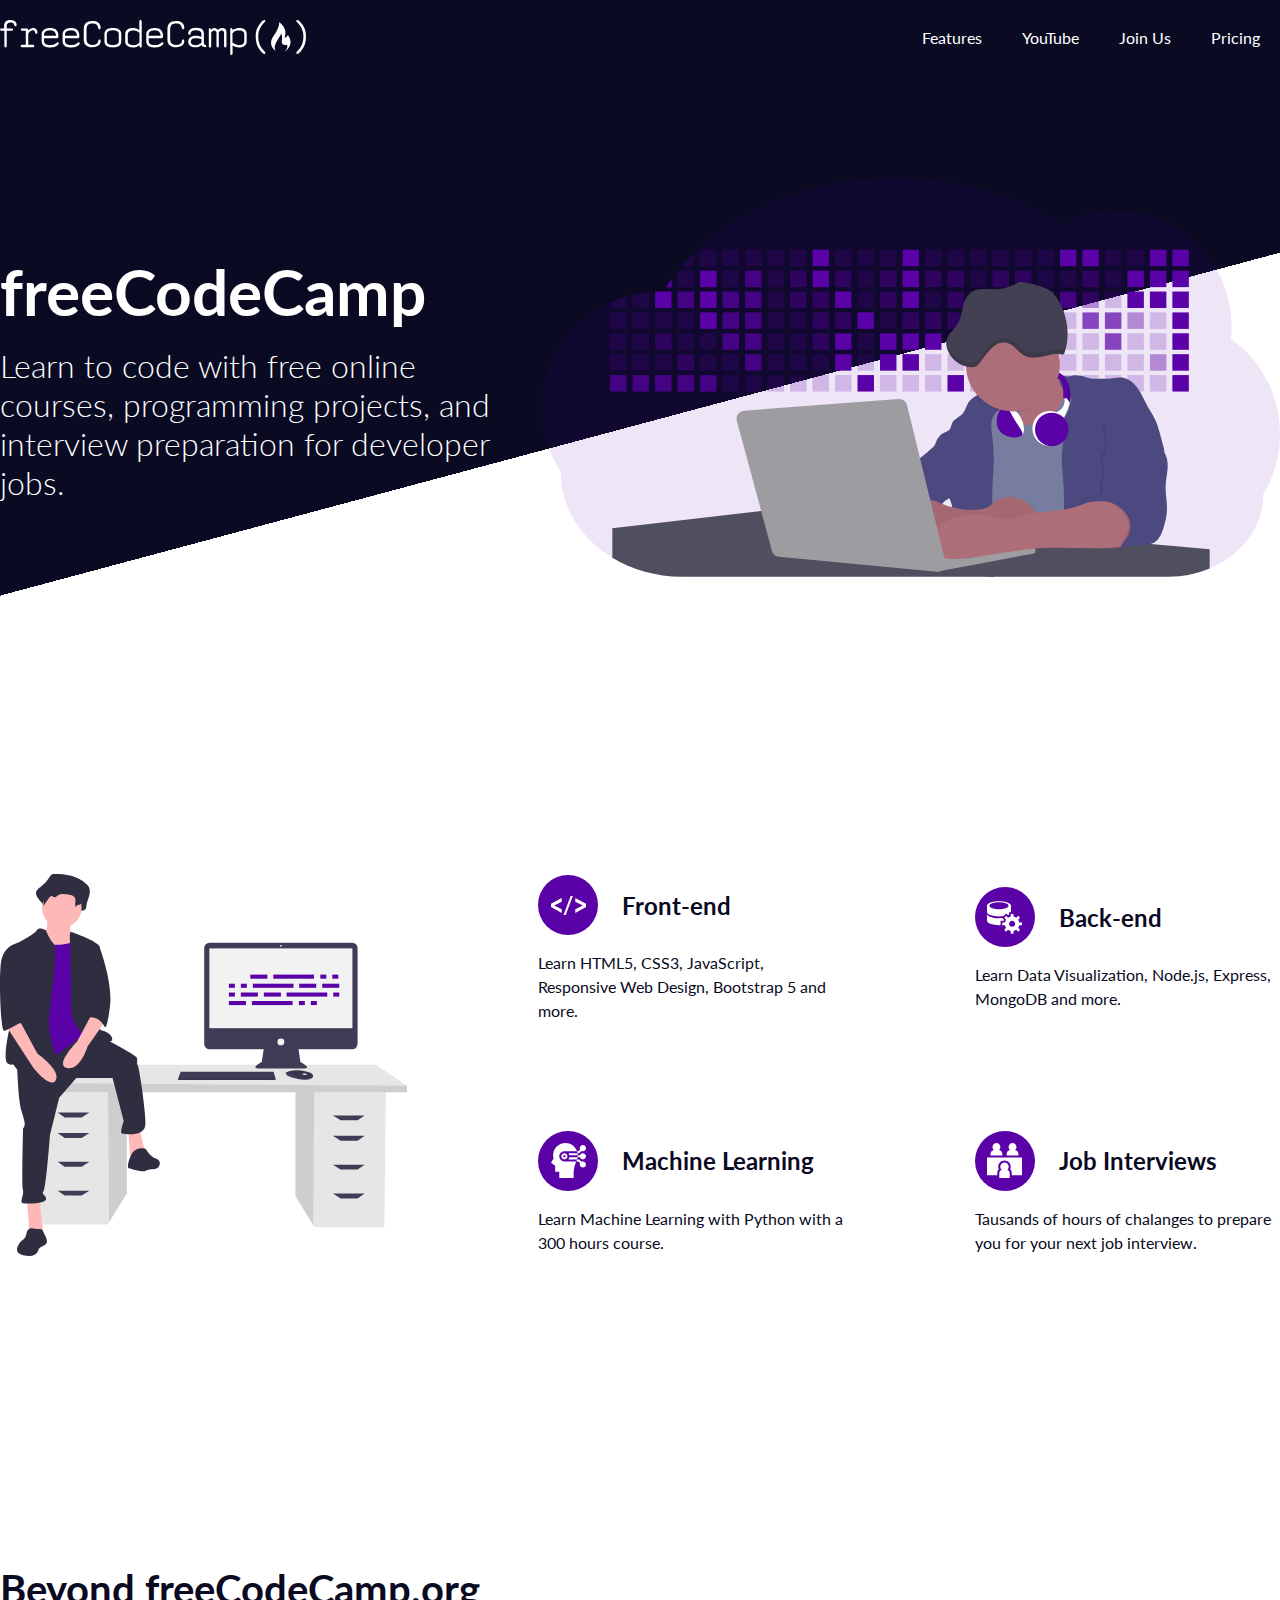
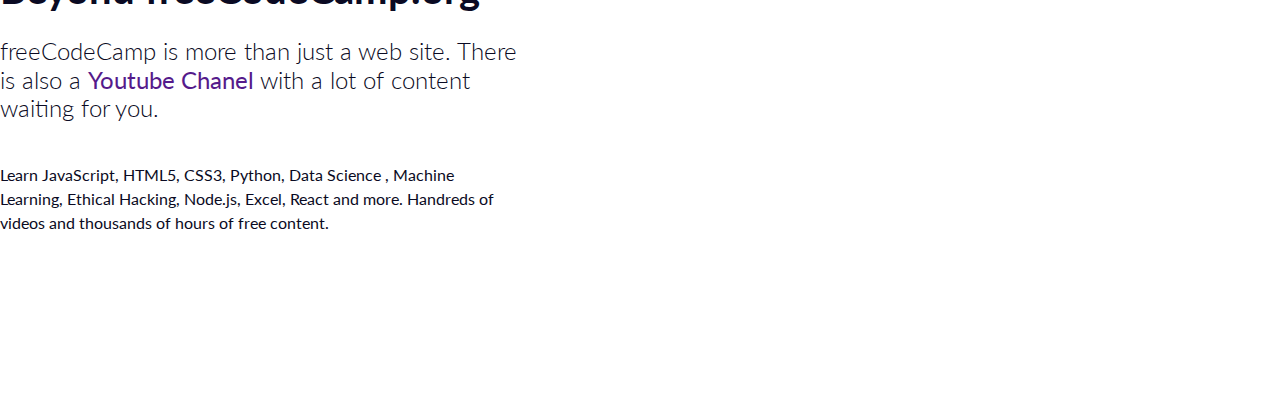
==== Responsive Web Design/Product Landing Page/index.html @ 990c4b3a "Atualizando youtube section" ====
<!DOCTYPE html>
<html lang="en">
<head>
    <meta charset="UTF-8">
    <meta name="viewport" content="width=device-width, initial-scale=1.0">

    <title>Document</title>

    <link href="style.css" rel="stylesheet" >
    <link href="https://fonts.googleapis.com/css2?family=Lato:wght@300;400;700&display=swap" rel="stylesheet" >

</head>
<body>

<header id="header" >
    <div class="header_container" >
        <img id="header-img" src="images/logo.svg" alt="freeCodeCamp logo">

        <nav id="nav-bar">
            <ul>
                <li>
                    <a class="nav-link" href="#features" >Features</a>
                </li>
                <li>
                    <a class="nav-link" href="#youtube" >YouTube</a>
                </li>
                <li>
                    <a class="nav-link" href="#join_us" >Join Us</a>
                </li>
                <li>
                    <a class="nav-link" href="#pricing" >Pricing</a>
                </li>
            </ul>
        </nav>
    </div>
</header>

<section id="banner" >
    <div class="container banner_container" >
        <div class="banner_text" >
            <h1 class="banner_title" >freeCodeCamp</h1>
            <h3 class="banner_description" >
                Learn to code with free online courses, programming projects, 
                and interview preparation for developer jobs.
            </h3>
        </div>
        <img id="banner_img" src="images/banner_img.svg" alt="" >
    </div>
</section>

<section id="features" >
    <div class="container features_container" >
        <img id="features_img" src="images/features_img.svg" alt="" >

        <div id="feature1" class="feature_widget" >
            <div class="feature_widget_title" >
                <div class="feature_icon" >
                    <img src="images/feature_front-end.svg" alt="" >
                </div>
                <h2 class="feature_title" >Front-end</h2>
            </div>
            <p class="feature_description" >
                Learn HTML5, CSS3, JavaScript, Responsive Web Design, 
                Bootstrap 5 and more. 
            </p>
        </div>
        
        <div id="feature2" class="feature_widget" >
            <div class="feature_widget_title" >
                <div class="feature_icon" >
                    <img src="images/feature_back-end.svg" alt="" >
                </div>
                <h2 class="feature_title" >Back-end</h2>
            </div>
            <p class="feature_description" >
                Learn Data Visualization, Node.js, Express, MongoDB and more. 
            </p>
        </div>
        
        <div id="feature3" class="feature_widget" >
            <div class="feature_widget_title" >
                <div class="feature_icon" >
                    <img src="images/feature_machine-learning.svg" alt="" >
                </div>
                <h2 class="feature_title" >Machine Learning</h2>
            </div>
            <p class="feature_description" >
                Learn Machine Learning with Python with a 300 hours course.
            </p>
        </div>
        
        <div id="feature4" class="feature_widget" >
            <div class="feature_widget_title" >
                <div class="feature_icon" >
                    <img src="images/feature_job-interview.svg" alt="" >
                </div>
                <h2 class="feature_title" >Job Interviews</h2>
            </div>
            <p class="feature_description" >
                Tausands of hours of chalanges to prepare you for your next job interview.
            </p>
        </div>
        
    </div>
</section>

<section id="youtube" >
    <div class="container youtube_container" >
        <div class="youtube_text" >
            <h2>Beyond freeCodeCamp.org</h2>
            <h3>
                freeCodeCamp is more than just a web site. There is also a <strong><a href="" >Youtube Chanel</a></strong> with a lot 
                of content waiting for you.
            </h3>
            <p>
                Learn JavaScript, HTML5, CSS3, Python, Data Science , Machine Learning, Ethical Hacking, 
                Node.js, Excel, React and more. Handreds of videos and thousands of hours of free content.
            </p>
        </div>

        <iframe id="video" src="https://www.youtube-nocookie.com/embed/UTQp6mvhb0Y" frameborder="0" allowfullscreen ></iframe>
    </div>
</section>

<section id="join_us" >

</section>

<section id="pricing" >

</section>

<script src="https://cdn.freecodecamp.org/testable-projects-fcc/v1/bundle.js" ></script>
</body>
</html>
---- Responsive Web Design/Product Landing Page/style.css ----
body {
    display: flex;
    flex-direction: column;
    justify-content: center;
    align-items: center;

    margin: 0;
    padding: 0;
    font-family: 'Lato', sans-serif;
}
.container{
    display: grid;
    grid-template-columns: repeat(12, 1fr);
    grid-gap: 15px;

    width: 1300px;
}

#header {
    position: fixed;
    top: 0;
    right: 0;

    display: flex;
    justify-content: center;
    align-items: center;

    width: 100%;
    height: 75px;
    background-color: #0A0A23;
}
.header_container {
    display: flex;
    justify-content: space-between;
    align-items: center;

    width: 1300px;
    height: 100%;
}
#header-img {
    height: 35px;
}
#nav-bar ul {
    display: flex;
    color: #FFFFFF;
    text-decoration: none;
    list-style: none;
}
#nav-bar li {
    margin: 0 20px;
    font-size: 16px;
}
#nav-bar li:hover {
    animation-name: nav-hover;
    animation-duration: 500ms;
    animation-fill-mode: forwards;
}
@keyframes nav-hover {
    100% {
        transform: scale(1.1);
    }
}
.nav-link {
    text-decoration: none;
    color: #FFFFFF;
}

#banner {
    display: flex;
    justify-content: center;
    align-items: flex-end;

    width: 100%;
    height: 680px;
    padding: 0 0 60px;

    background-image: repeating-linear-gradient(
        -15deg,
        #FFFFFF 0%,
        #FFFFFF 45%,
        #0A0A23 45%,
        #0A0A23 100%);
}
.banner_container {
    grid-template-columns: 5fr 7fr;

    height: 605px;
    align-items: center;
    color: #FFFFFF;
}
.banner_title {
    margin: 0 0 16px;
    font-size: 64px;
    font-weight: 700px;
}
.banner_description {
    margin: 0;
    font-size: 32px;
    font-weight: 300;
}
#banner_img {
    width: 100%;
}

#features {
    display: flex;
    justify-content: center;
    align-items: center;

    width: 100%;
    height: 530px;
    padding: 60px 0;

    color: #0A0A23;
}
.features_container {
    grid-template-columns: 4fr repeat(2, 1fr 3fr);
    grid-template-rows: auto;
    grid-template-areas: 
        'img . ftr1 . ftr2'
        'img . ftr3 . ftr4';
    grid-row-gap: 105px;
    align-items: center;
}
#features_img {
    grid-area: img;
    width: 100%;
}
#feature1 {
    grid-area: ftr1;
}
#feature2 {
    grid-area: ftr2;
}
#feature3 {
    grid-area: ftr3;
}
#feature4 {
    grid-area: ftr4;
}
.feature_widget {
    display: flex;
    flex-direction: column;
    justify-content: center;

    width: 100%;
}
.feature_widget_title {
    display: flex;
    align-items: center;
}
.feature_icon {
    display: flex;
    justify-content: center;
    align-items: center;

    width: 60px;
    height: 60px;
    padding: 0;
    margin: 0 24px 0 0;
    border-radius: 50%;

    background-color: #5A01A7;
}
.feature_icon img {
    width: 35px;
    filter: invert(1);
}
.feature_title {
    font-size: 24px;
    font-weight: 700;
    margin: 0;
}
.feature_description {
    font-size: 16px;
    font-weight: 400;
    line-height: 1.5;
    margin: 16px 0 0;
}

#youtube {
    display: flex;
    justify-content: center;
    align-items: center;

    width: 100%;
    height: 500px;
    padding: 60px 0;

    color: #0A0A23;
}
.youtube_container {
    grid-template-columns: 5fr 1fr 6fr;
    grid-template-areas: 'text . video';
    align-items: center;
}
.youtube_text {
    grid-area: text;
    
    display: flex;
    flex-direction: column;
    justify-content: center;
}
.youtube_text h2 {
    font-size: 40px;
    font-weight: 700;
    margin: 0 0 24px;
}
.youtube_text h3 {
    font-size: 24px;
    font-weight: 300;
    line-height: 1.2;
    margin: 0 0 40px;
}
.youtube_text p {
    font-size: 16px;
    font-weight: 400;
    line-height: 1.5;
    margin: 0;
}
.youtube_text h3 strong {
    font-weight: 400;
    color: #5A01A7;
}
.youtube_text h3 a {
    text-decoration: none;
}
#video {
    grid-area: video;
    width: 100%;
    height: 350px;
}
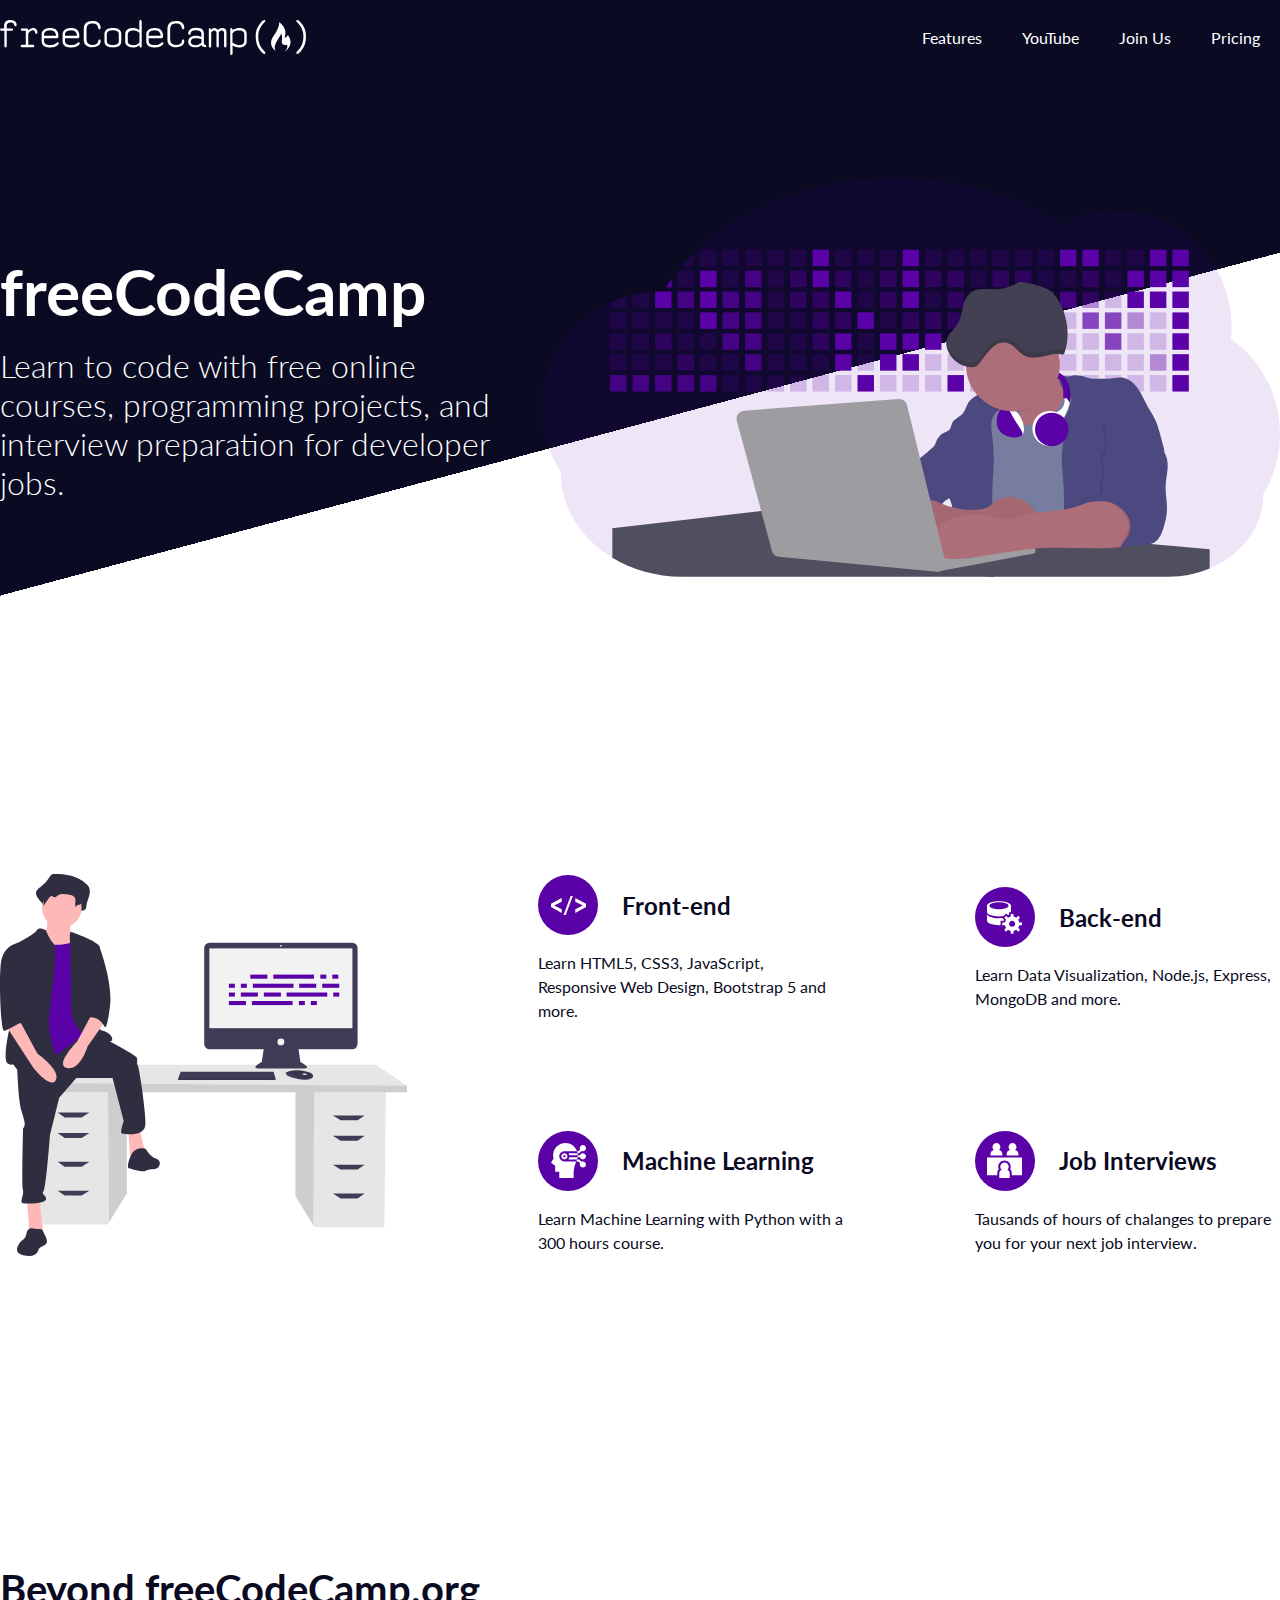
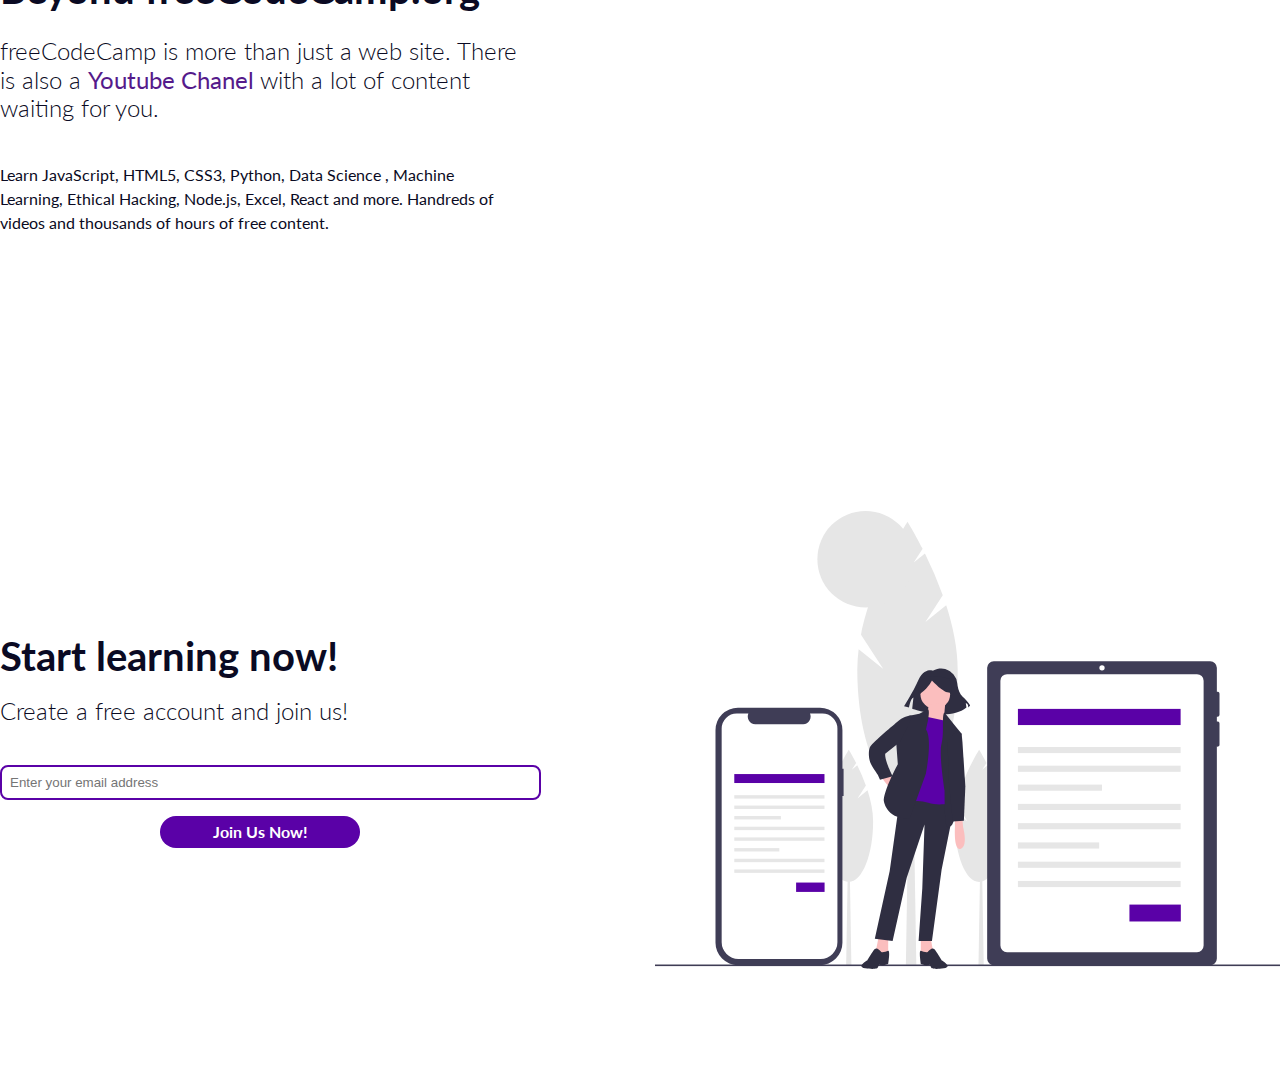
==== commit ceff4153: "Adicionando Join Us Section ao Product Landing Page" ====
--- a/Responsive Web Design/Product Landing Page/index.html
+++ b/Responsive Web Design/Product Landing Page/index.html
@@ -123,7 +123,18 @@
 </section>
 
 <section id="join_us" >
+    <div class="container join_us_container" >
+        <form id="form" action="https://www.freecodecamp.com/email-submit" >
+            <label for="email" >
+                <h2>Start learning now! </h2>
+                <h3>Create a free account and join us!</h3>
+            </label>
+            <input type="email" name="email" id="email" placeholder="Enter your email address" >
+            <input type="submit" id="submit" value="Join Us Now!" >
+        </form>
 
+        <img id="join_us_img" src="images/join_us_img.svg" alt="" >
+    </div>
 </section>
 
 <section id="pricing" >
--- a/Responsive Web Design/Product Landing Page/style.css
+++ b/Responsive Web Design/Product Landing Page/style.css
@@ -229,4 +229,75 @@
     grid-area: video;
     width: 100%;
     height: 350px;
+}
+
+#join_us {
+    display: flex;
+    justify-content: center;
+    align-items: center;
+
+    width: 100%;
+    height: 540px;
+    padding: 60px 0;
+
+    color: #0A0A23;
+}
+.join_us_container {
+    grid-template-columns: 5fr 1fr 6fr;
+    grid-template-areas: 'form . img';
+    align-items: center;
+}
+#form {
+    grid-area: form;
+
+    display: flex;
+    flex-direction: column;
+    justify-content: flex-start;
+}
+#form h2 {
+    font-size: 40px;
+    font-weight: 700;
+    margin: 0 0 16px;
+}
+#form h3 {
+    font-size: 24px;
+    font-weight: 300;
+    margin: 0 0 40px;
+}
+#email {
+    width: 100%;
+    padding: 8px;
+    border: 2px solid #5A01A7;
+    border-radius: 8px;
+    margin: 0 0 16px;
+}
+#email:focus {
+    outline: none;
+}
+#submit {
+    width: 200px;
+    height: 32px;
+    background-color: #5A01A7;
+    font-size: 16px;
+    font-family: inherit;
+    font-weight: 700;
+    color: #FFFFFF;
+    border: none;
+    border-radius: 16px;
+    align-self: center;
+    cursor: pointer;
+}
+#submit:hover {
+    animation-name: submit_hover;
+    animation-duration: 500ms;
+    animation-fill-mode: forwards;
+}
+@keyframes submit_hover {
+    100% {
+        transform: scale(1.1);
+    }
+}
+#join_us_img {
+    grid-area: img;
+    width: 100%;
 }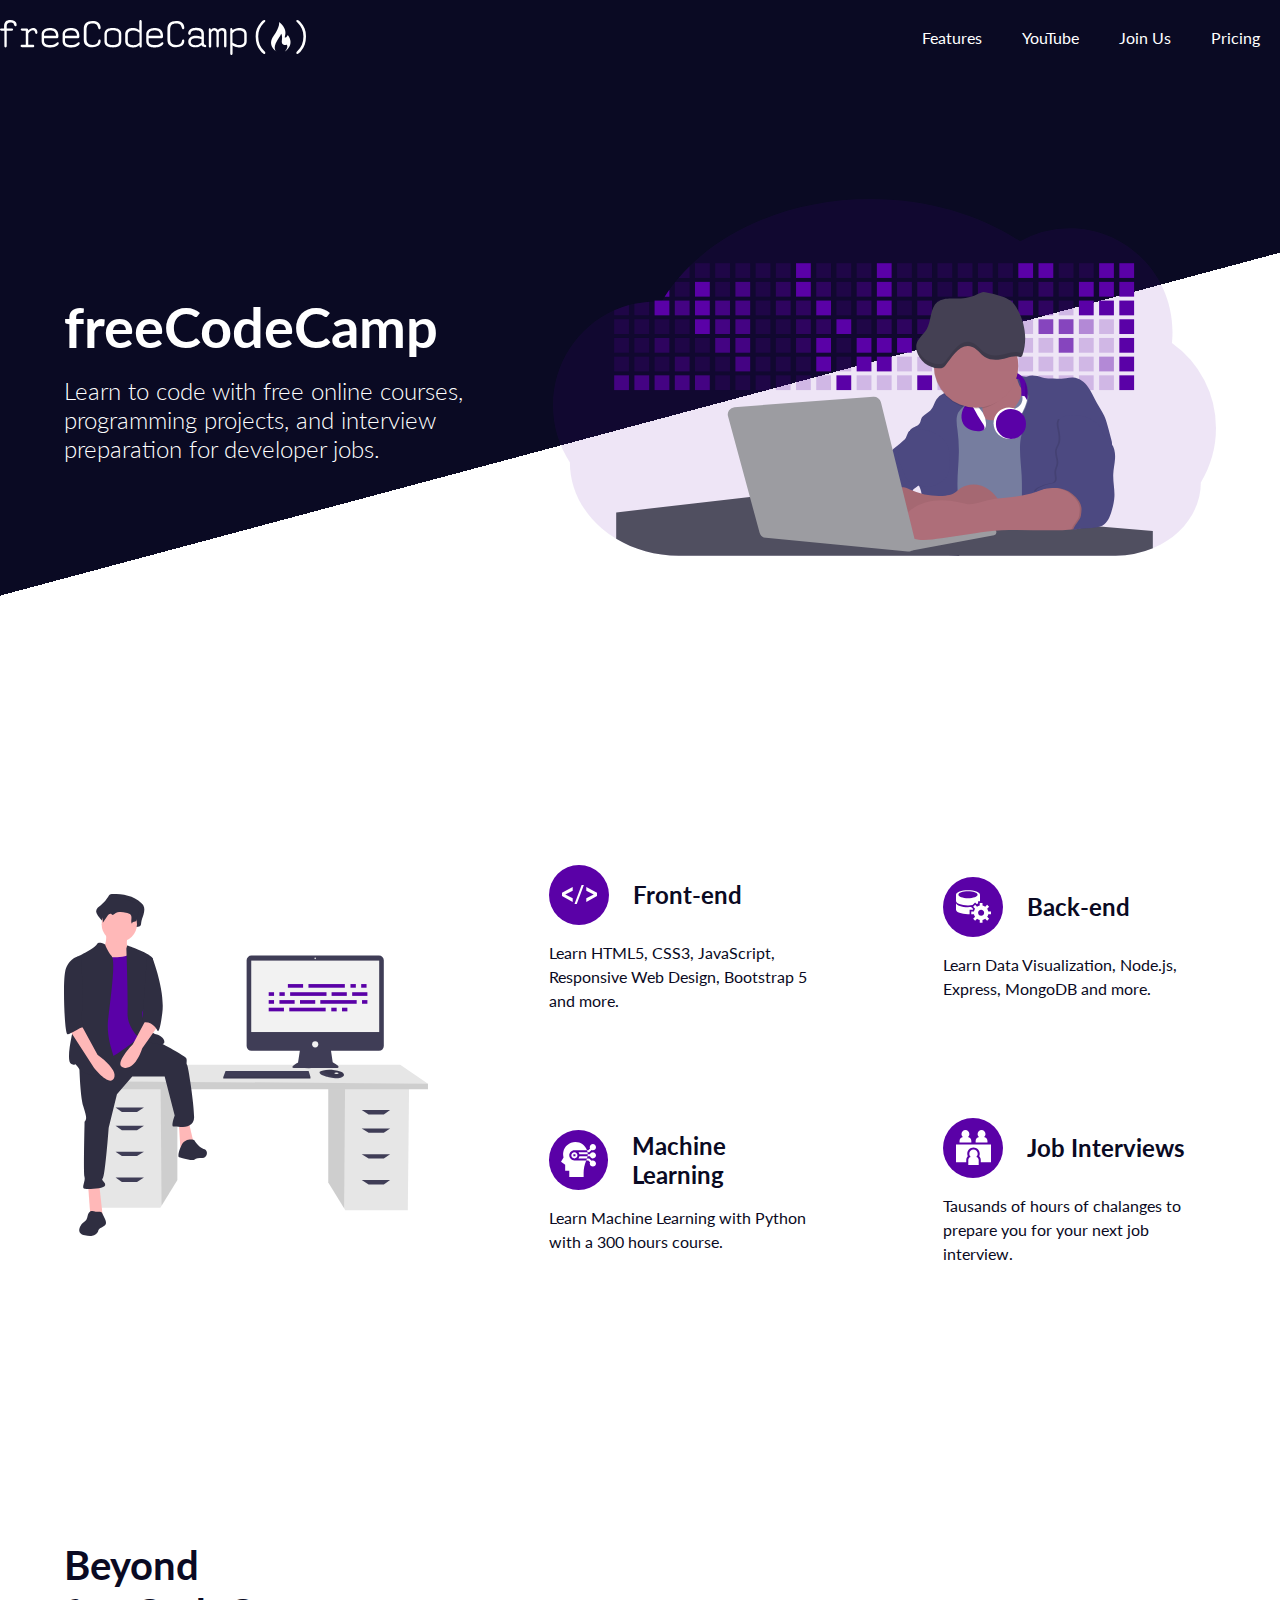
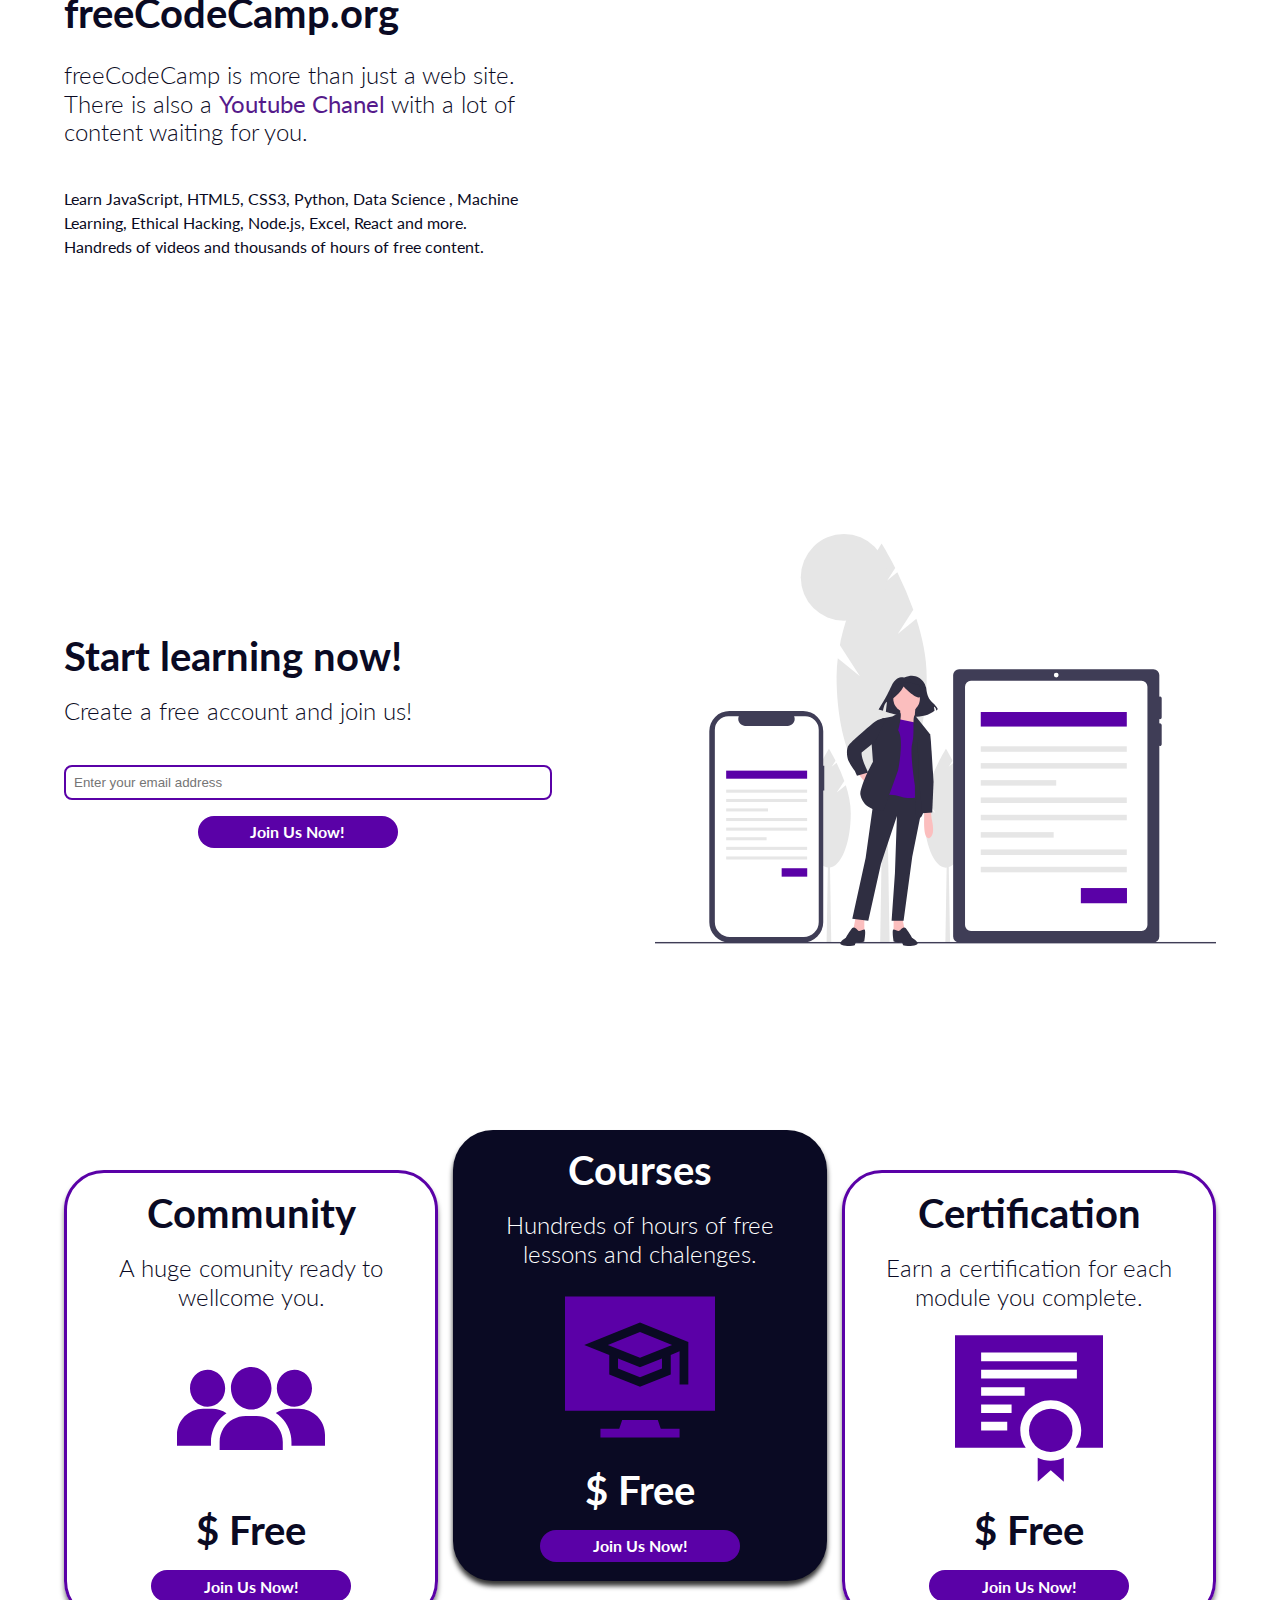
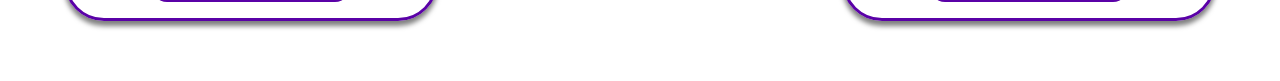
==== commit 9a60e97a: "Adicionando a section Pricing ao Product Landing Page" ====
--- a/Responsive Web Design/Product Landing Page/index.html
+++ b/Responsive Web Design/Product Landing Page/index.html
@@ -130,7 +130,7 @@
                 <h3>Create a free account and join us!</h3>
             </label>
             <input type="email" name="email" id="email" placeholder="Enter your email address" >
-            <input type="submit" id="submit" value="Join Us Now!" >
+            <input class="button" type="submit" id="submit" value="Join Us Now!" >
         </form>
 
         <img id="join_us_img" src="images/join_us_img.svg" alt="" >
@@ -138,7 +138,31 @@
 </section>
 
 <section id="pricing" >
+    <div class="container pricing_container" >
+        <div class="price_widget" >
+            <h2 class="price_title" >Community</h2>
+            <h3 class="price_description" >A huge comunity ready to wellcome you.</h3>
+            <img class="price_img" src="images/audience.svg" alt="" >
+            <p class="price" >$ Free</p>
+            <div class="button" >Join Us Now!</div>
+        </div>
 
+        <div class="price_widget central_price_widget" >
+            <h2 class="price_title" >Courses</h2>
+            <h3 class="price_description" >Hundreds of hours of free lessons and chalenges.</h3>
+            <img class="price_img" src="images/online-education.svg" alt="" >
+            <p class="price" >$ Free</p>
+            <div class="button" >Join Us Now!</div>
+        </div>
+
+        <div class="price_widget" >
+            <h2 class="price_title" >Certification</h2>
+            <h3 class="price_description" >Earn a certification for each module you complete.</h3>
+            <img class="price_img" src="images/certificate.svg" alt="" >
+            <p class="price" >$ Free</p>
+            <div class="button" >Join Us Now!</div>
+        </div>
+    </div>
 </section>
 
 <script src="https://cdn.freecodecamp.org/testable-projects-fcc/v1/bundle.js" ></script>
--- a/Responsive Web Design/Product Landing Page/style.css
+++ b/Responsive Web Design/Product Landing Page/style.css
@@ -7,13 +7,15 @@
     margin: 0;
     padding: 0;
     font-family: 'Lato', sans-serif;
+    color: #0A0A23;
 }
 .container{
     display: grid;
     grid-template-columns: repeat(12, 1fr);
     grid-gap: 15px;
 
-    width: 1300px;
+    width: 90%;
+    max-width: 1300px;
 }
 
 #header {
@@ -28,6 +30,8 @@
     width: 100%;
     height: 75px;
     background-color: #0A0A23;
+
+    z-index: 2;
 }
 .header_container {
     display: flex;
@@ -90,12 +94,12 @@
 }
 .banner_title {
     margin: 0 0 16px;
-    font-size: 64px;
+    font-size: 56px;
     font-weight: 700px;
 }
 .banner_description {
     margin: 0;
-    font-size: 32px;
+    font-size: 24px;
     font-weight: 300;
 }
 #banner_img {
@@ -110,8 +114,6 @@
     width: 100%;
     height: 530px;
     padding: 60px 0;
-
-    color: #0A0A23;
 }
 .features_container {
     grid-template-columns: 4fr repeat(2, 1fr 3fr);
@@ -186,8 +188,6 @@
     width: 100%;
     height: 500px;
     padding: 60px 0;
-
-    color: #0A0A23;
 }
 .youtube_container {
     grid-template-columns: 5fr 1fr 6fr;
@@ -239,8 +239,6 @@
     width: 100%;
     height: 540px;
     padding: 60px 0;
-
-    color: #0A0A23;
 }
 .join_us_container {
     grid-template-columns: 5fr 1fr 6fr;
@@ -274,7 +272,11 @@
 #email:focus {
     outline: none;
 }
-#submit {
+.button {
+    display: flex;
+    justify-content: center;
+    align-items: center;
+    
     width: 200px;
     height: 32px;
     background-color: #5A01A7;
@@ -287,7 +289,7 @@
     align-self: center;
     cursor: pointer;
 }
-#submit:hover {
+.button:hover {
     animation-name: submit_hover;
     animation-duration: 500ms;
     animation-fill-mode: forwards;
@@ -300,4 +302,57 @@
 #join_us_img {
     grid-area: img;
     width: 100%;
+}
+
+#pricing {
+    display: flex;
+    justify-content: center;
+    align-items: center;
+
+    width: 100%;
+    height: 650;
+    padding: 60px 0;
+}
+.pricing_container {
+    grid-template-columns: 1fr 1fr 1fr;
+}
+.price_widget {
+    display: flex;
+    flex-direction: column;
+    align-items: center;
+    margin: 40px 0 0;
+
+    border: 3px solid #5A01A7;
+    border-radius: 40px;
+    box-shadow: 0 5px 5px 0 rgba(0, 0, 0, 0.5);
+}
+.price_title,
+.price {
+    font-size: 40px;
+    font-weight: 700;
+    margin: 16px 0;
+}
+.price_description {
+    font-size: 24px;
+    font-weight: 300;
+    margin: 0 16px 24px;
+    text-align: center;
+}
+.price_img {
+    width: 40%;
+    height: auto;
+    filter: invert(15%) sepia(66%) saturate(6575%) hue-rotate(273deg) brightness(64%) contrast(118%);
+}
+.price {
+    margin: 24px 0 16px;
+}
+.price_widget .button {
+    margin: 0 0 16px;
+}
+.central_price_widget {
+    margin: 0 0 40px;
+    border: none;
+    background-color: #0A0A23;
+    color: #FFFFFF;
+    box-shadow: 0 5px 5px 0 rgba(0, 0, 0, 0.8);
 }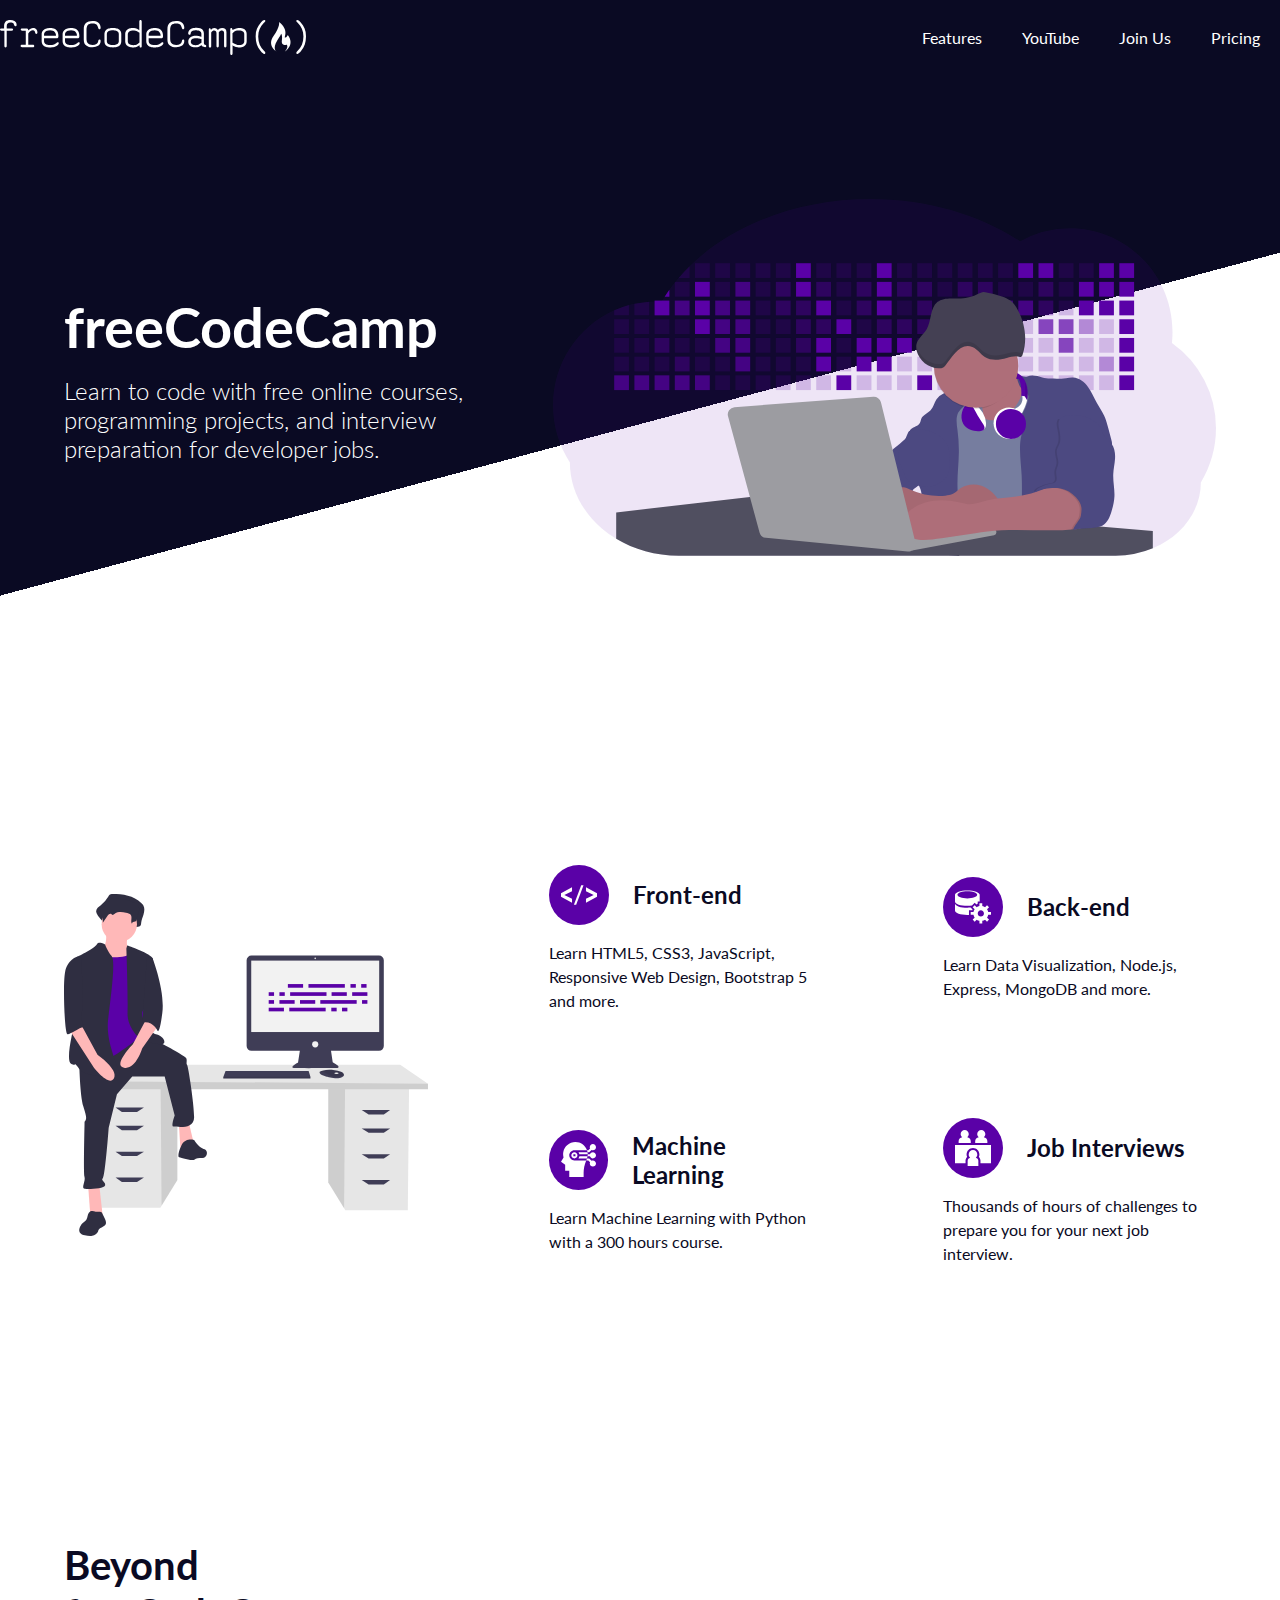
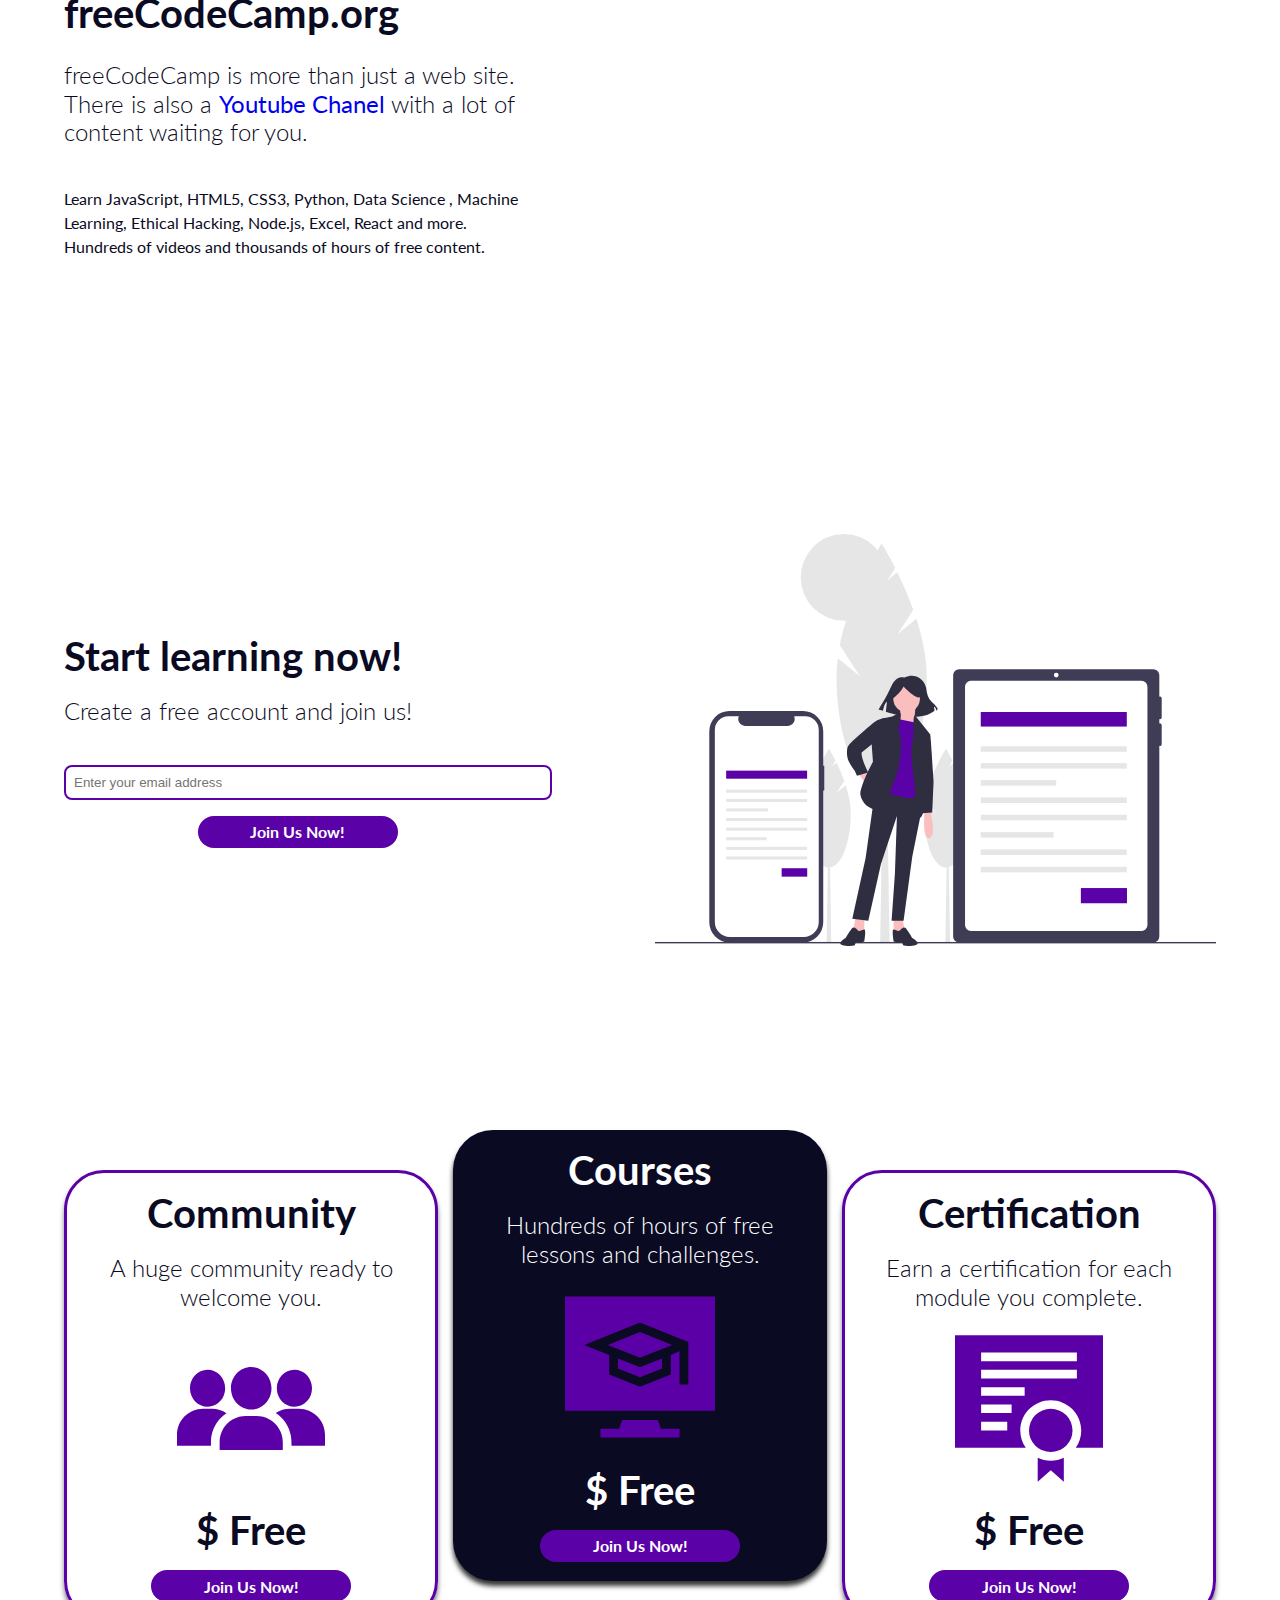
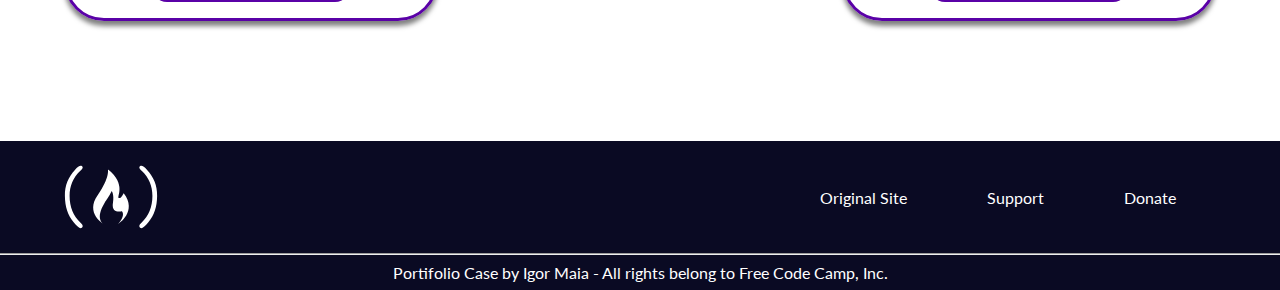
==== commit 375a797a: "Adicionando footer ao Product Landing Page" ====
--- a/Responsive Web Design/Product Landing Page/index.html
+++ b/Responsive Web Design/Product Landing Page/index.html
@@ -97,7 +97,7 @@
                 <h2 class="feature_title" >Job Interviews</h2>
             </div>
             <p class="feature_description" >
-                Tausands of hours of chalanges to prepare you for your next job interview.
+                Thousands of hours of challenges to prepare you for your next job interview.
             </p>
         </div>
         
@@ -109,12 +109,12 @@
         <div class="youtube_text" >
             <h2>Beyond freeCodeCamp.org</h2>
             <h3>
-                freeCodeCamp is more than just a web site. There is also a <strong><a href="" >Youtube Chanel</a></strong> with a lot 
+                freeCodeCamp is more than just a web site. There is also a <strong><a href="https://www.youtube.com/channel/UC8butISFwT-Wl7EV0hUK0BQ" target="_blank" >Youtube Chanel</a></strong> with a lot 
                 of content waiting for you.
             </h3>
             <p>
                 Learn JavaScript, HTML5, CSS3, Python, Data Science , Machine Learning, Ethical Hacking, 
-                Node.js, Excel, React and more. Handreds of videos and thousands of hours of free content.
+                Node.js, Excel, React and more. Hundreds of videos and thousands of hours of free content.
             </p>
         </div>
 
@@ -141,7 +141,7 @@
     <div class="container pricing_container" >
         <div class="price_widget" >
             <h2 class="price_title" >Community</h2>
-            <h3 class="price_description" >A huge comunity ready to wellcome you.</h3>
+            <h3 class="price_description" >A huge community ready to welcome you.</h3>
             <img class="price_img" src="images/audience.svg" alt="" >
             <p class="price" >$ Free</p>
             <div class="button" >Join Us Now!</div>
@@ -149,7 +149,7 @@
 
         <div class="price_widget central_price_widget" >
             <h2 class="price_title" >Courses</h2>
-            <h3 class="price_description" >Hundreds of hours of free lessons and chalenges.</h3>
+            <h3 class="price_description" >Hundreds of hours of free lessons and challenges.</h3>
             <img class="price_img" src="images/online-education.svg" alt="" >
             <p class="price" >$ Free</p>
             <div class="button" >Join Us Now!</div>
@@ -165,6 +165,30 @@
     </div>
 </section>
 
+<footer id="footer">
+    <div class="container footer_container" >
+        <img id="footer_logo" src="images/logo_small.svg" alt="Secondary logo" >
+
+        <ul>
+            <li>
+                <a href="freecodecamp.org" target="_blank" >Original Site</a>
+            </li>
+
+            <li>
+                <a href="https://www.freecodecamp.org/news/support/" target="_blank" >Support</a>
+            </li>
+
+            <li>
+                <a href="https://www.freecodecamp.org/donate" target="_blank" >Donate</a>
+            </li>
+        </ul>
+    </div>
+    <hr>
+    <div class="container dev_container" >
+        <p>Portifolio Case by Igor Maia -  All rights belong to Free Code Camp, Inc.</p>
+    </div>
+</footer>
+
 <script src="https://cdn.freecodecamp.org/testable-projects-fcc/v1/bundle.js" ></script>
 </body>
 </html>--- a/Responsive Web Design/Product Landing Page/style.css
+++ b/Responsive Web Design/Product Landing Page/style.css
@@ -165,7 +165,7 @@
     background-color: #5A01A7;
 }
 .feature_icon img {
-    width: 35px;
+    width: 60%;
     filter: invert(1);
 }
 .feature_title {
@@ -355,4 +355,56 @@
     background-color: #0A0A23;
     color: #FFFFFF;
     box-shadow: 0 5px 5px 0 rgba(0, 0, 0, 0.8);
+}
+
+#footer {
+    display: flex;
+    flex-direction: column;
+    justify-content: center;
+    align-items: center;
+
+    width: 100%;
+    margin: 60px 0 0;
+    background-color: #0A0A23;
+    color: #FFFFFF;
+}
+.footer_container {
+    display: flex;
+    justify-content: space-between;
+    align-items: center;
+    padding: 24px 0;
+}
+#footer_logo {
+    height: 64px;
+}
+#footer ul {
+    display: flex;
+    color: #FFFFFF;
+    text-decoration: none;
+    list-style: none;
+}
+#footer li {
+    margin: 0 40px;
+    font-size: 16px;
+}
+#footer li:hover {
+    animation-name: nav-hover;
+    animation-duration: 500ms;
+    animation-fill-mode: forwards;
+}
+#footer a {
+    text-decoration: none;
+    color: #FFFFFF;
+}
+#footer hr {
+    width: 100%;
+    margin: 0px;
+}
+.dev_container {
+    display: flex;
+    justify-content: center;
+    align-items: center;
+}
+.dev_container p {
+    margin: 8px 0;
 }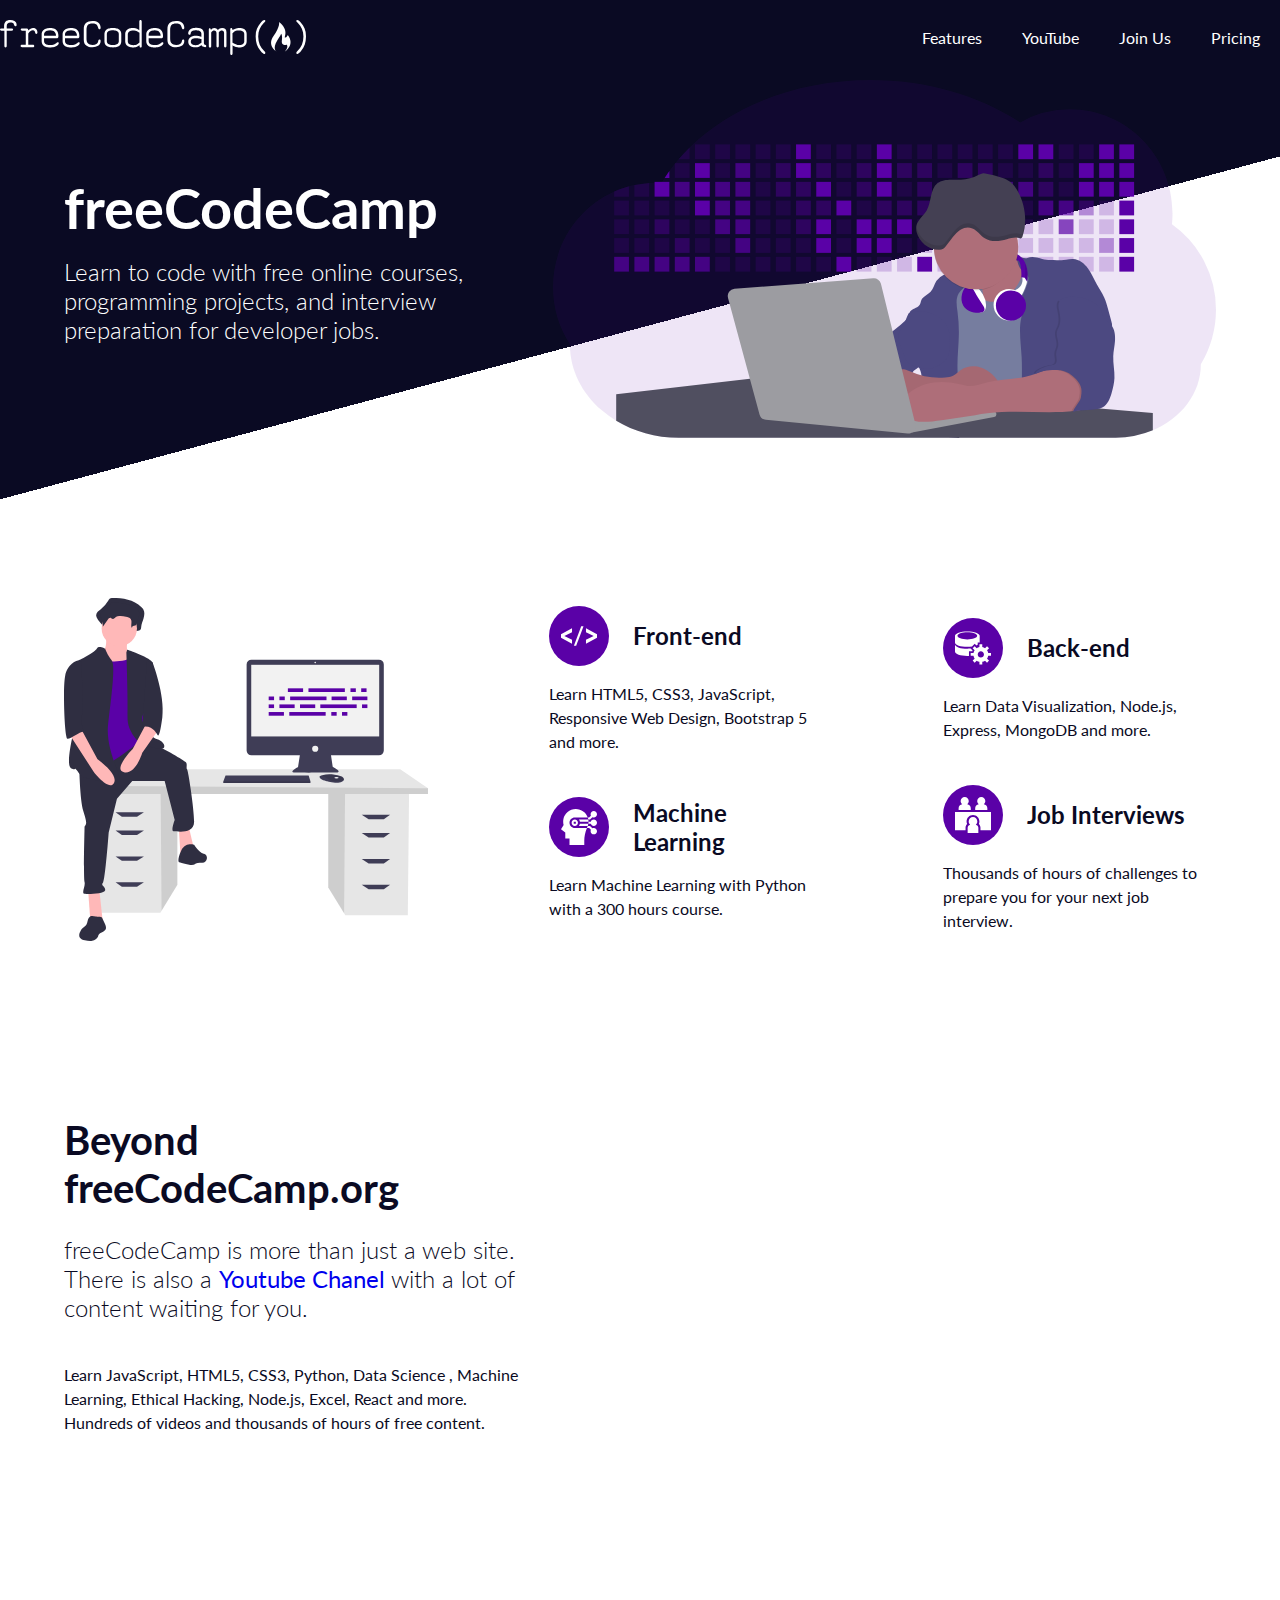
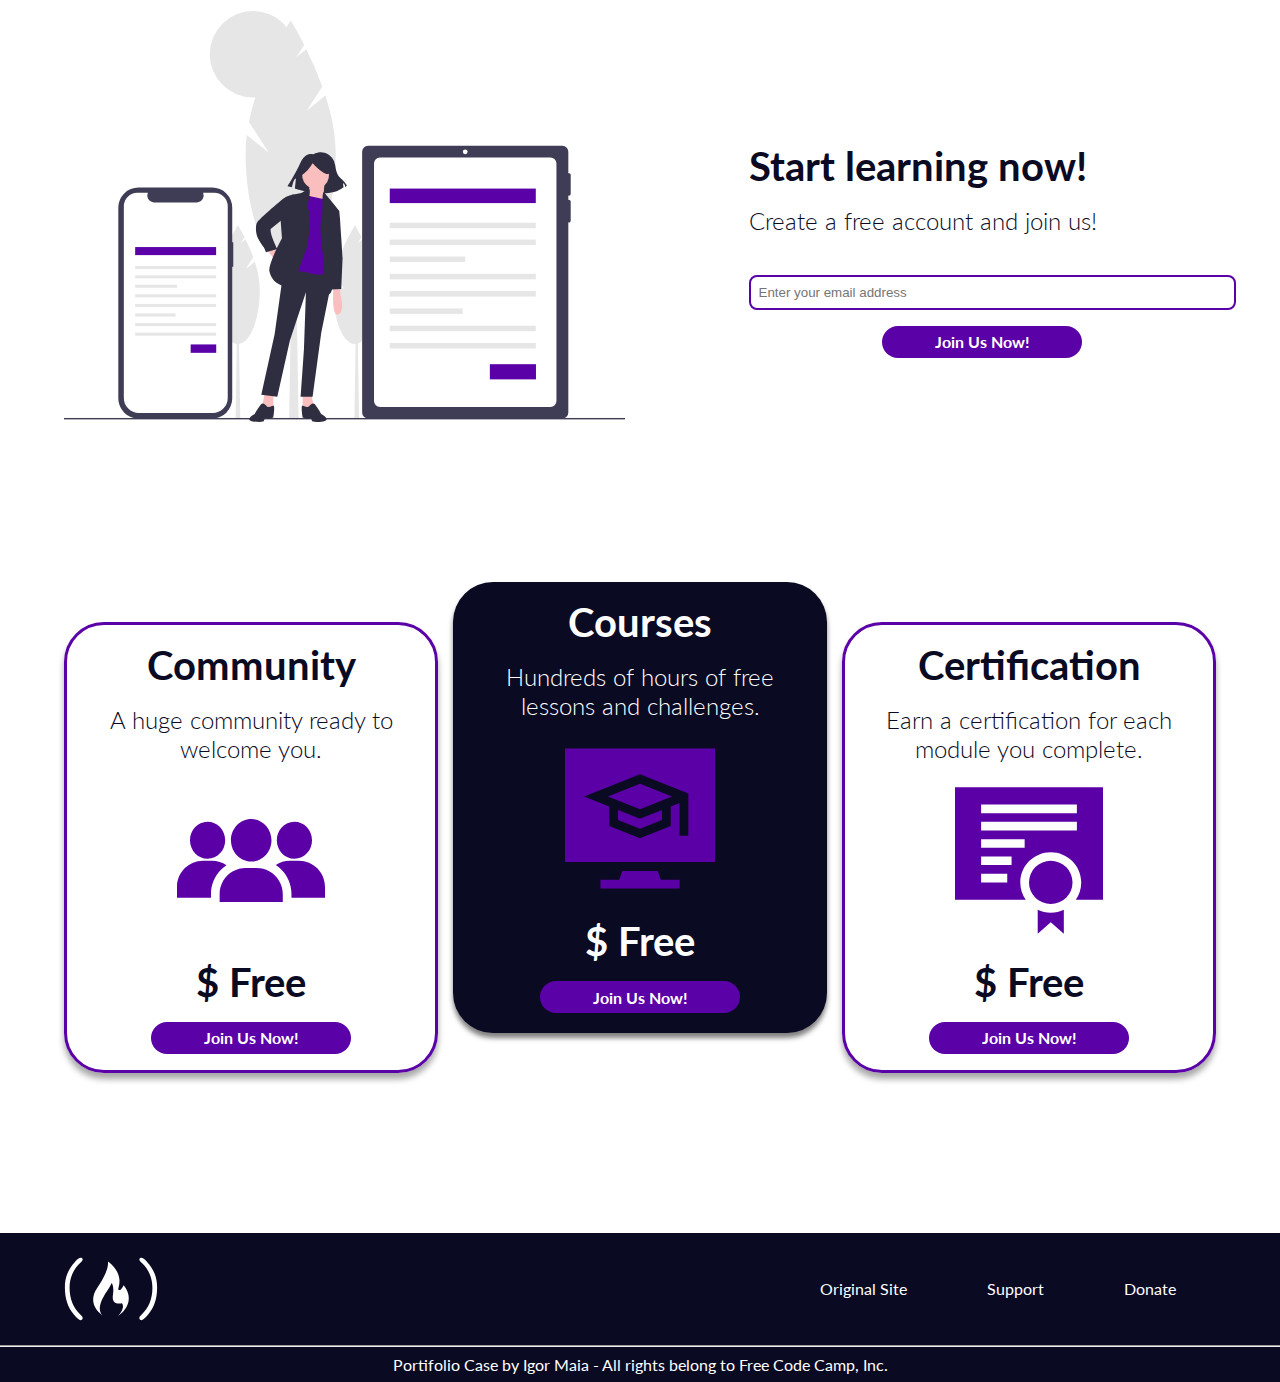
==== commit 1f533dde: "Corrigindo bugs da Product Landing Page" ====
--- a/Responsive Web Design/Product Landing Page/index.html
+++ b/Responsive Web Design/Product Landing Page/index.html
@@ -124,6 +124,8 @@
 
 <section id="join_us" >
     <div class="container join_us_container" >
+        <img id="join_us_img" src="images/join_us_img.svg" alt="" >
+
         <form id="form" action="https://www.freecodecamp.com/email-submit" >
             <label for="email" >
                 <h2>Start learning now! </h2>
@@ -132,8 +134,6 @@
             <input type="email" name="email" id="email" placeholder="Enter your email address" >
             <input class="button" type="submit" id="submit" value="Join Us Now!" >
         </form>
-
-        <img id="join_us_img" src="images/join_us_img.svg" alt="" >
     </div>
 </section>
 
--- a/Responsive Web Design/Product Landing Page/style.css
+++ b/Responsive Web Design/Product Landing Page/style.css
@@ -8,6 +8,7 @@
     padding: 0;
     font-family: 'Lato', sans-serif;
     color: #0A0A23;
+    width: 100%;
 }
 .container{
     display: grid;
@@ -72,23 +73,20 @@
 #banner {
     display: flex;
     justify-content: center;
-    align-items: flex-end;
-
-    width: 100%;
-    height: 680px;
-    padding: 0 0 60px;
+    align-items: center;
+
+    width: 100%;
+    padding: 80px 0;
 
     background-image: repeating-linear-gradient(
         -15deg,
         #FFFFFF 0%,
-        #FFFFFF 45%,
-        #0A0A23 45%,
+        #FFFFFF 42%,
+        #0A0A23 42%,
         #0A0A23 100%);
 }
 .banner_container {
     grid-template-columns: 5fr 7fr;
-
-    height: 605px;
     align-items: center;
     color: #FFFFFF;
 }
@@ -112,8 +110,7 @@
     align-items: center;
 
     width: 100%;
-    height: 530px;
-    padding: 60px 0;
+    padding: 80px 0;
 }
 .features_container {
     grid-template-columns: 4fr repeat(2, 1fr 3fr);
@@ -121,7 +118,7 @@
     grid-template-areas: 
         'img . ftr1 . ftr2'
         'img . ftr3 . ftr4';
-    grid-row-gap: 105px;
+    grid-row-gap: auto;
     align-items: center;
 }
 #features_img {
@@ -157,7 +154,9 @@
     align-items: center;
 
     width: 60px;
+    min-width: 60px;
     height: 60px;
+    min-height: 60px;
     padding: 0;
     margin: 0 24px 0 0;
     border-radius: 50%;
@@ -186,8 +185,7 @@
     align-items: center;
 
     width: 100%;
-    height: 500px;
-    padding: 60px 0;
+    padding: 80px 0;
 }
 .youtube_container {
     grid-template-columns: 5fr 1fr 6fr;
@@ -237,12 +235,11 @@
     align-items: center;
 
     width: 100%;
-    height: 540px;
-    padding: 60px 0;
+    padding: 80px 0;
 }
 .join_us_container {
-    grid-template-columns: 5fr 1fr 6fr;
-    grid-template-areas: 'form . img';
+    grid-template-columns: 6fr 1fr 5fr;
+    grid-template-areas: 'img . form';
     align-items: center;
 }
 #form {
@@ -251,6 +248,7 @@
     display: flex;
     flex-direction: column;
     justify-content: flex-start;
+    align-self: flex-end;
 }
 #form h2 {
     font-size: 40px;
@@ -299,6 +297,9 @@
         transform: scale(1.1);
     }
 }
+#join_us .button {
+    margin-bottom: 64px;
+}
 #join_us_img {
     grid-area: img;
     width: 100%;
@@ -310,8 +311,7 @@
     align-items: center;
 
     width: 100%;
-    height: 650;
-    padding: 60px 0;
+    padding: 80px 0;
 }
 .pricing_container {
     grid-template-columns: 1fr 1fr 1fr;
@@ -324,7 +324,7 @@
 
     border: 3px solid #5A01A7;
     border-radius: 40px;
-    box-shadow: 0 5px 5px 0 rgba(0, 0, 0, 0.5);
+    box-shadow: 0 6px 6px 0 rgba(0, 0, 0, 0.35);
 }
 .price_title,
 .price {
@@ -354,7 +354,7 @@
     border: none;
     background-color: #0A0A23;
     color: #FFFFFF;
-    box-shadow: 0 5px 5px 0 rgba(0, 0, 0, 0.8);
+    box-shadow: 0 5px 5px 0 rgba(0, 0, 0, 0.5);
 }
 
 #footer {
@@ -364,7 +364,7 @@
     align-items: center;
 
     width: 100%;
-    margin: 60px 0 0;
+    margin: 80px 0 0;
     background-color: #0A0A23;
     color: #FFFFFF;
 }
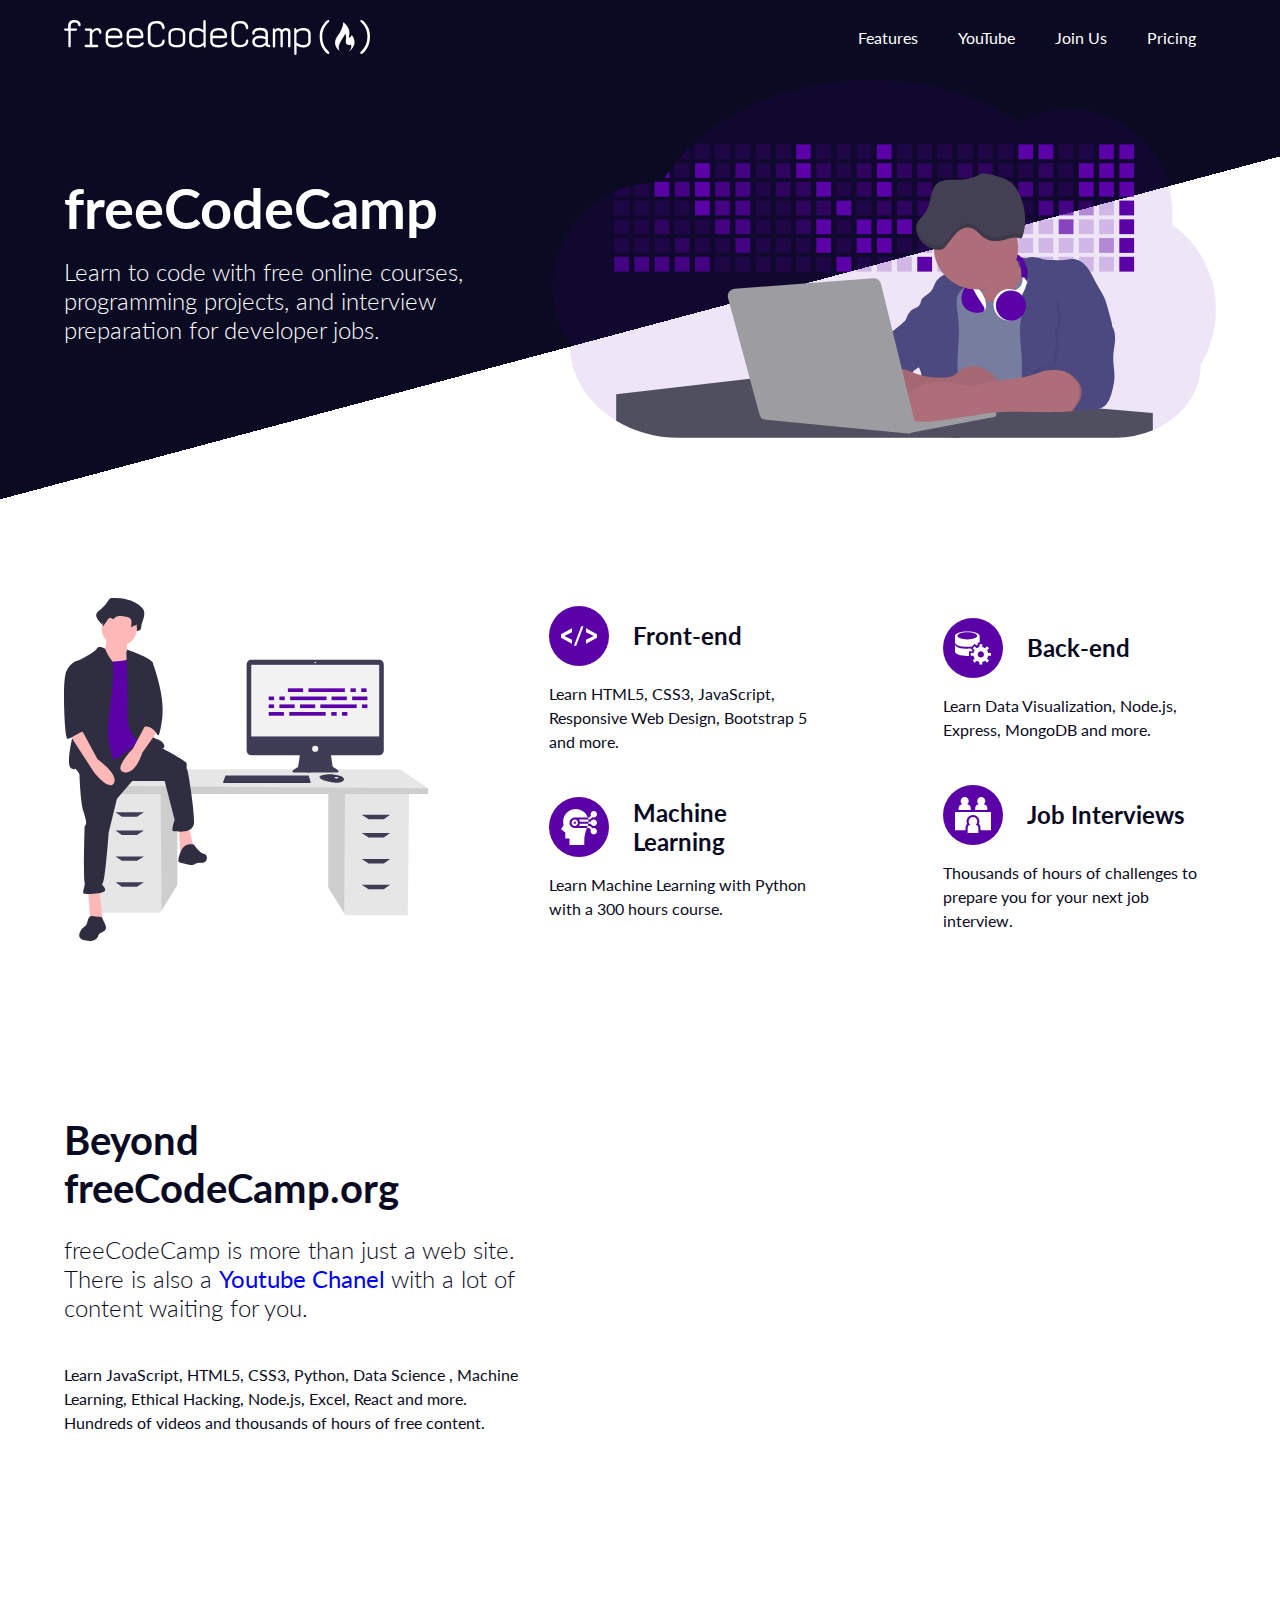
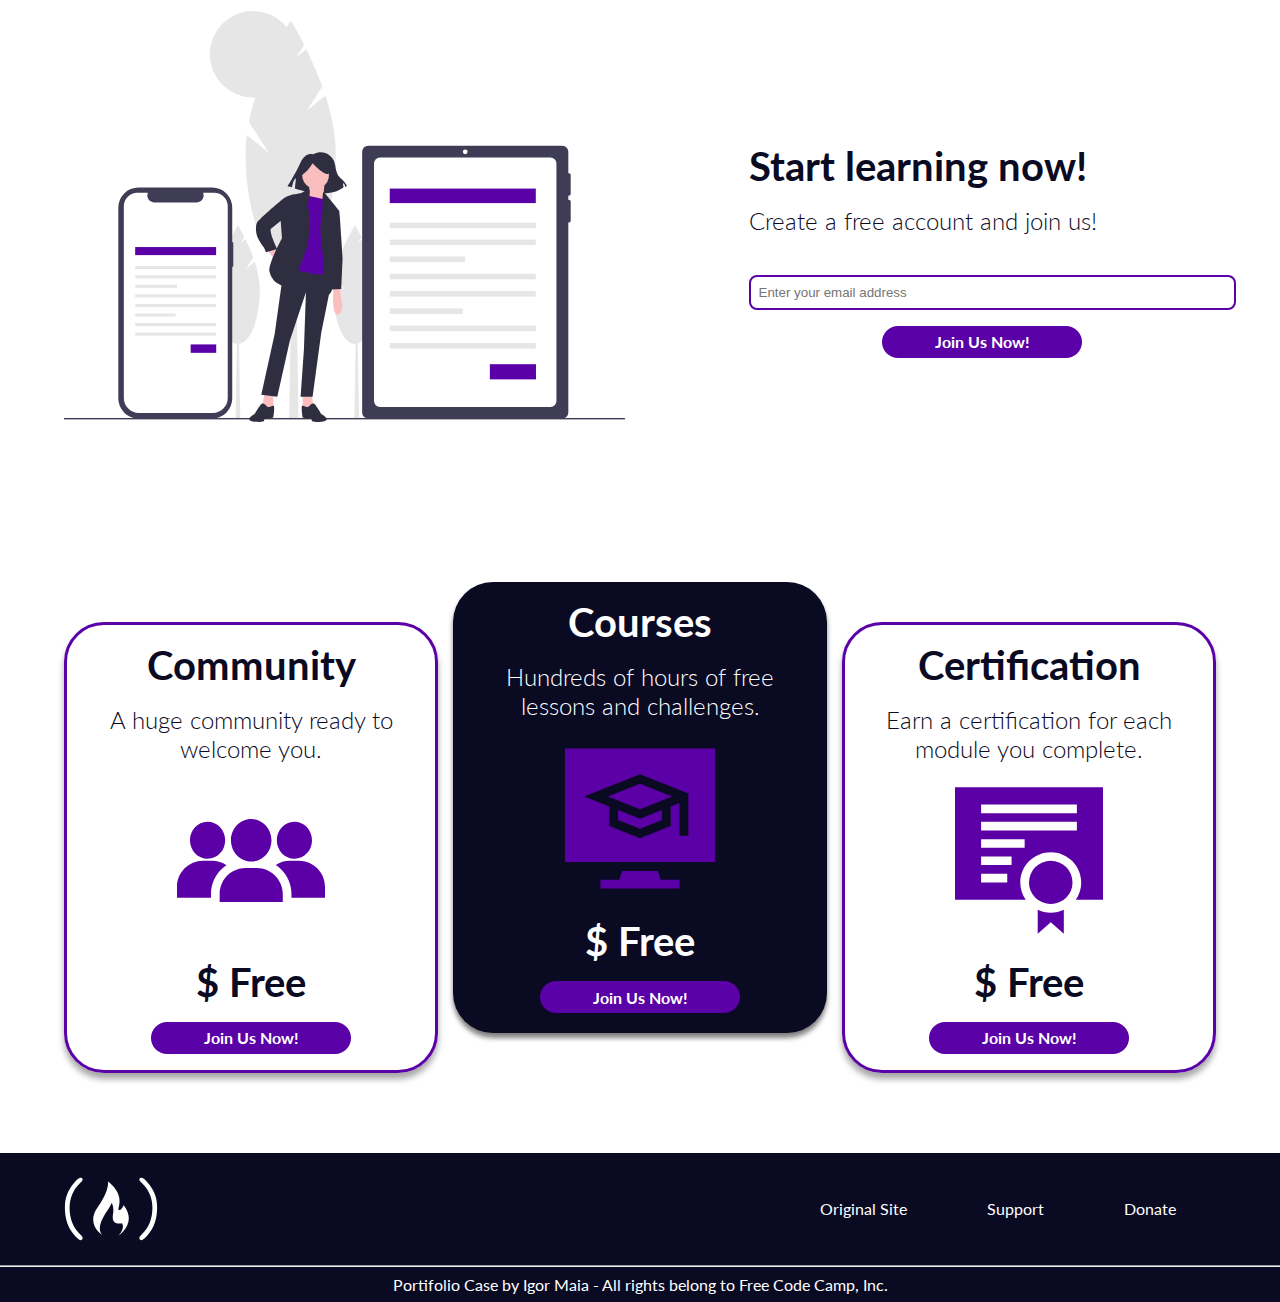
==== commit 1f3c0055: "Adicionando responsividade 950px ao Product Landing Page" ====
--- a/Responsive Web Design/Product Landing Page/index.html
+++ b/Responsive Web Design/Product Landing Page/index.html
@@ -13,7 +13,7 @@
 <body>
 
 <header id="header" >
-    <div class="header_container" >
+    <div class="container header_container" >
         <img id="header-img" src="images/logo.svg" alt="freeCodeCamp logo">
 
         <nav id="nav-bar">
--- a/Responsive Web Design/Product Landing Page/style.css
+++ b/Responsive Web Design/Product Landing Page/style.css
@@ -39,7 +39,6 @@
     justify-content: space-between;
     align-items: center;
 
-    width: 1300px;
     height: 100%;
 }
 #header-img {
@@ -364,7 +363,6 @@
     align-items: center;
 
     width: 100%;
-    margin: 80px 0 0;
     background-color: #0A0A23;
     color: #FFFFFF;
 }
@@ -407,4 +405,84 @@
 }
 .dev_container p {
     margin: 8px 0;
+}
+
+@media (max-width: 950px) {
+    
+    .banner_container {
+        grid-template-columns: 1fr 1fr;
+    }
+    .banner_title {
+        font-size: 40px;
+    }
+    .banner_description {
+        font-size: 16px;
+    }
+    
+    .features_container {
+        grid-template-columns: 3fr 3fr;
+        grid-template-areas:
+            'ftr1 ftr2'
+            'ftr3 ftr4'
+            'img img';
+        grid-row-gap: 64px;
+    }
+    #features_img {
+        max-width: 400px;
+        align-self: center;
+        justify-self: center;
+    }
+    .feature_widget {
+        max-width: 300px;
+        align-self: center;
+        justify-self: center;
+    }
+
+    .youtube_container {
+        grid-template-columns: 1fr;
+        grid-template-areas:
+            'text'
+            'video';
+        grid-gap: 80px;
+        align-items: center;
+        justify-items: center;
+    }
+    .youtube_text {
+        max-width: 600px;
+    }
+    #video {
+        max-width: 600px;
+    }
+
+    .join_us_container {
+        grid-template-columns: 1fr;
+        grid-template-areas:
+            'form'
+            'img';
+        max-width: 600px;
+        grid-row-gap: 80px;
+    }
+    #join_us_img {
+        max-width: 500px;
+        justify-self: center;
+    }
+    #join_us .button {
+        margin: 0;
+    }
+
+    .pricing_container {
+        grid-template-columns: 1fr;
+        max-width: 400px;
+        grid-row-gap: 80px;
+    }
+    .price_widget {
+        margin: 0;
+    }
+
+    #features,
+    #youtube,
+    #join_us,
+    #pricing {
+        padding: 0 0 120px;
+    }
 }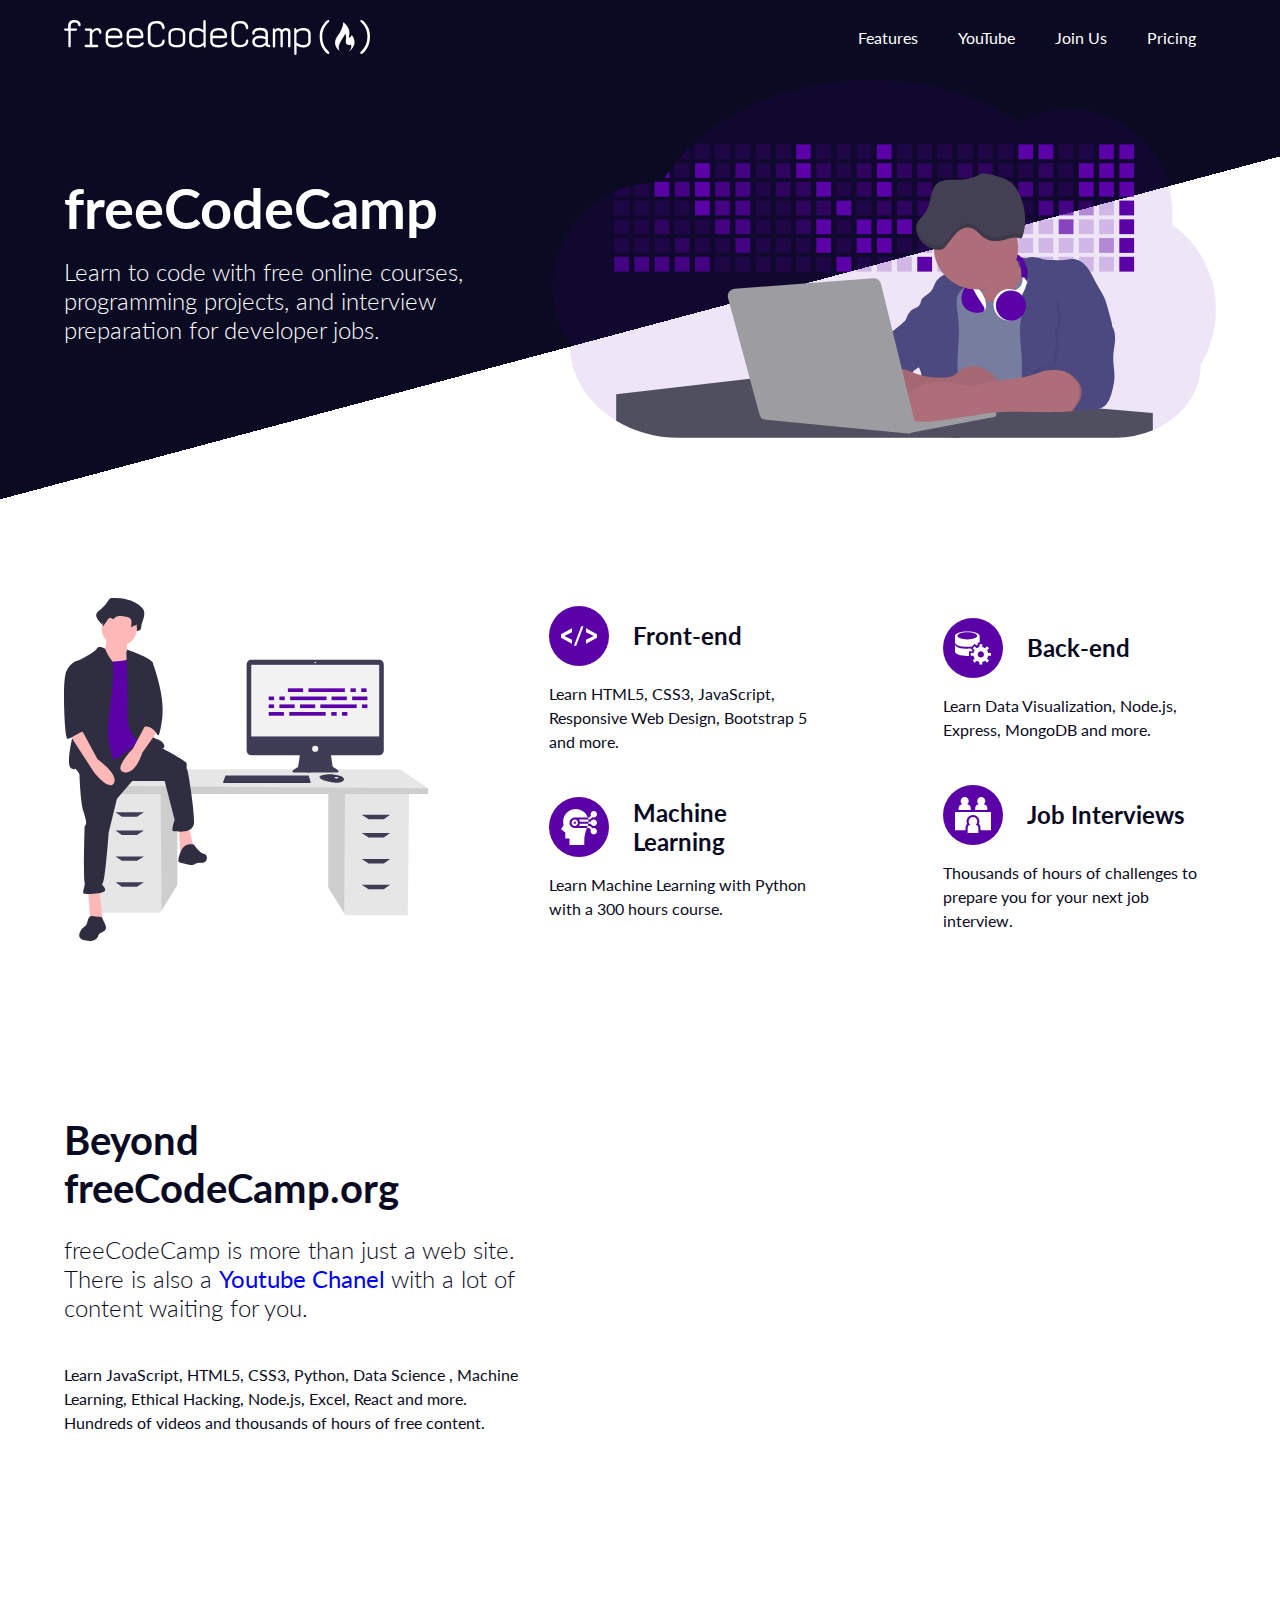
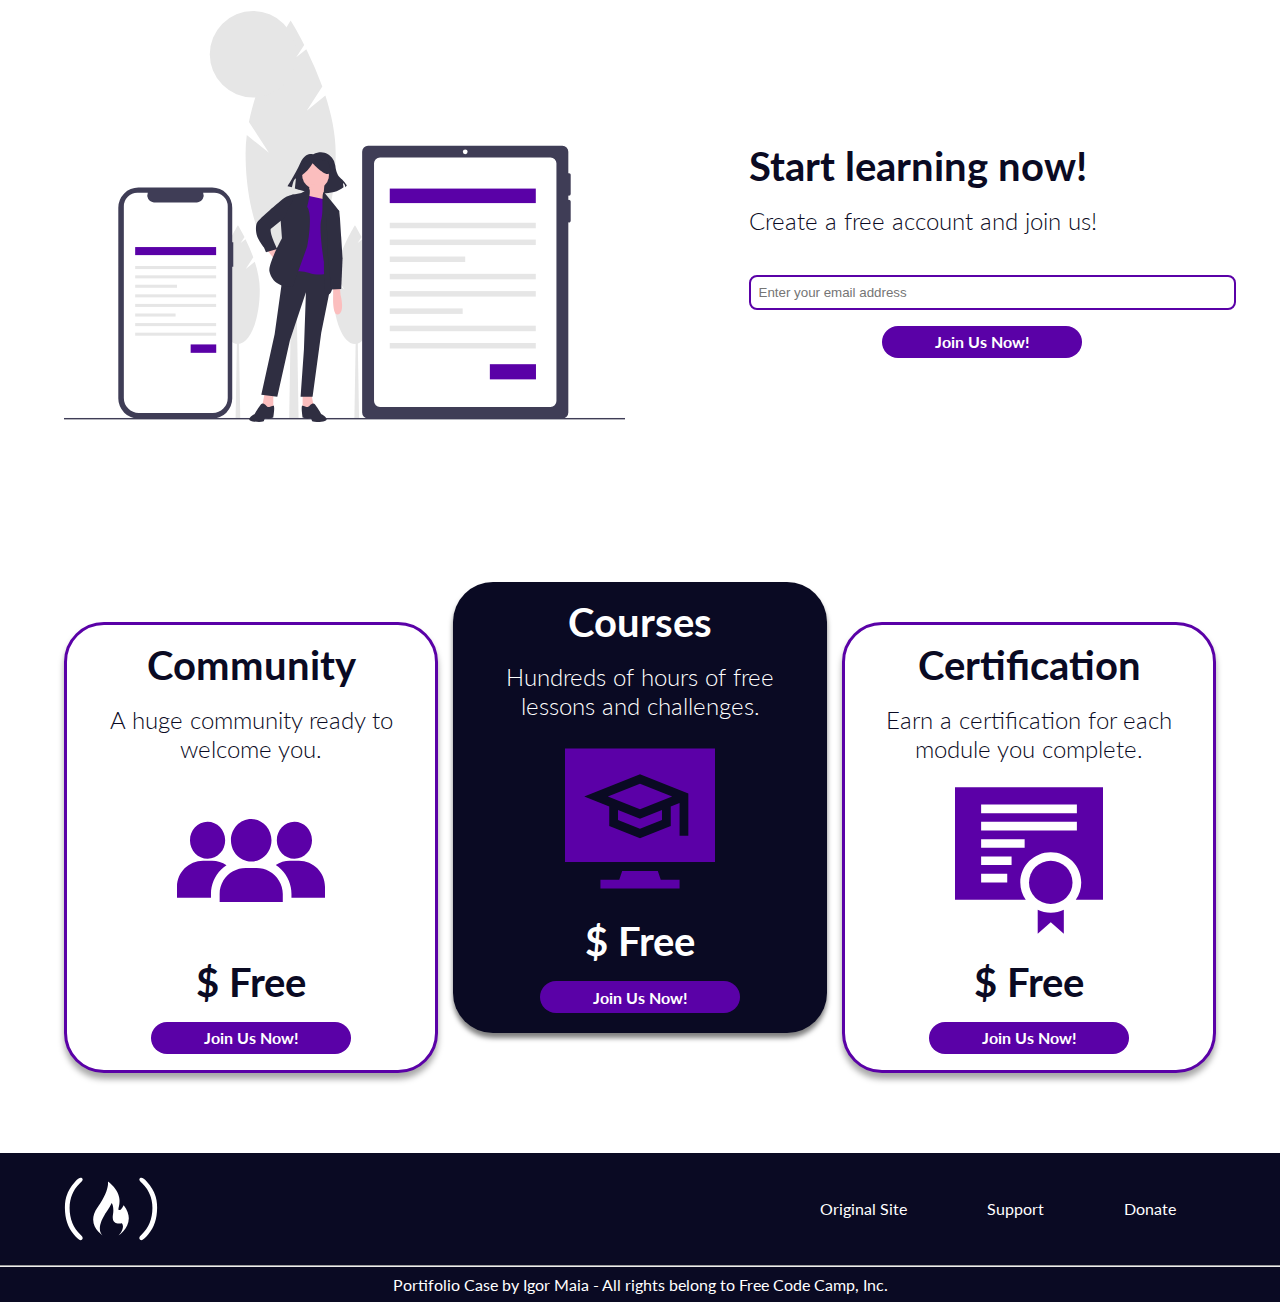
==== commit b5287483: "Adicionando navbar e main-doc ao Techical Documentation Page" ====
--- a/Responsive Web Design/Product Landing Page/index.html
+++ b/Responsive Web Design/Product Landing Page/index.html
@@ -17,6 +17,11 @@
         <img id="header-img" src="images/logo.svg" alt="freeCodeCamp logo">
 
         <nav id="nav-bar">
+            <div class="menu_mobile" >
+                <div class="mm_line" ></div>
+                <div class="mm_line" ></div>
+                <div class="mm_line" ></div>
+            </div>
             <ul>
                 <li>
                     <a class="nav-link" href="#features" >Features</a>
--- a/Responsive Web Design/Product Landing Page/style.css
+++ b/Responsive Web Design/Product Landing Page/style.css
@@ -67,6 +67,15 @@
 .nav-link {
     text-decoration: none;
     color: #FFFFFF;
+}
+.menu_mobile {
+    display: none;
+    width: 40px;
+    height: 40px;
+}
+.mm_line {
+    height: 3px;
+    background-color: #FFFFFF;
 }
 
 #banner {
@@ -320,10 +329,19 @@
     flex-direction: column;
     align-items: center;
     margin: 40px 0 0;
+    background-color: #FFFFFF;
 
     border: 3px solid #5A01A7;
     border-radius: 40px;
     box-shadow: 0 6px 6px 0 rgba(0, 0, 0, 0.35);
+}
+.price_widget:hover {
+    animation: price_hover 500ms forwards;
+}
+@keyframes price_hover {
+    100% {
+        transform: scale(1.05);
+    }
 }
 .price_title,
 .price {
@@ -408,7 +426,12 @@
 }
 
 @media (max-width: 950px) {
-    
+    .menuMobile {
+        display: flex;
+        flex-direction: column;
+        justify-content: space-around;
+    }
+
     .banner_container {
         grid-template-columns: 1fr 1fr;
     }
@@ -485,4 +508,11 @@
     #pricing {
         padding: 0 0 120px;
     }
+}
+
+@media (min-width: 2000px) {
+    #banner {
+        background-image: none;
+        background-color: #0A0A23;
+    }
 }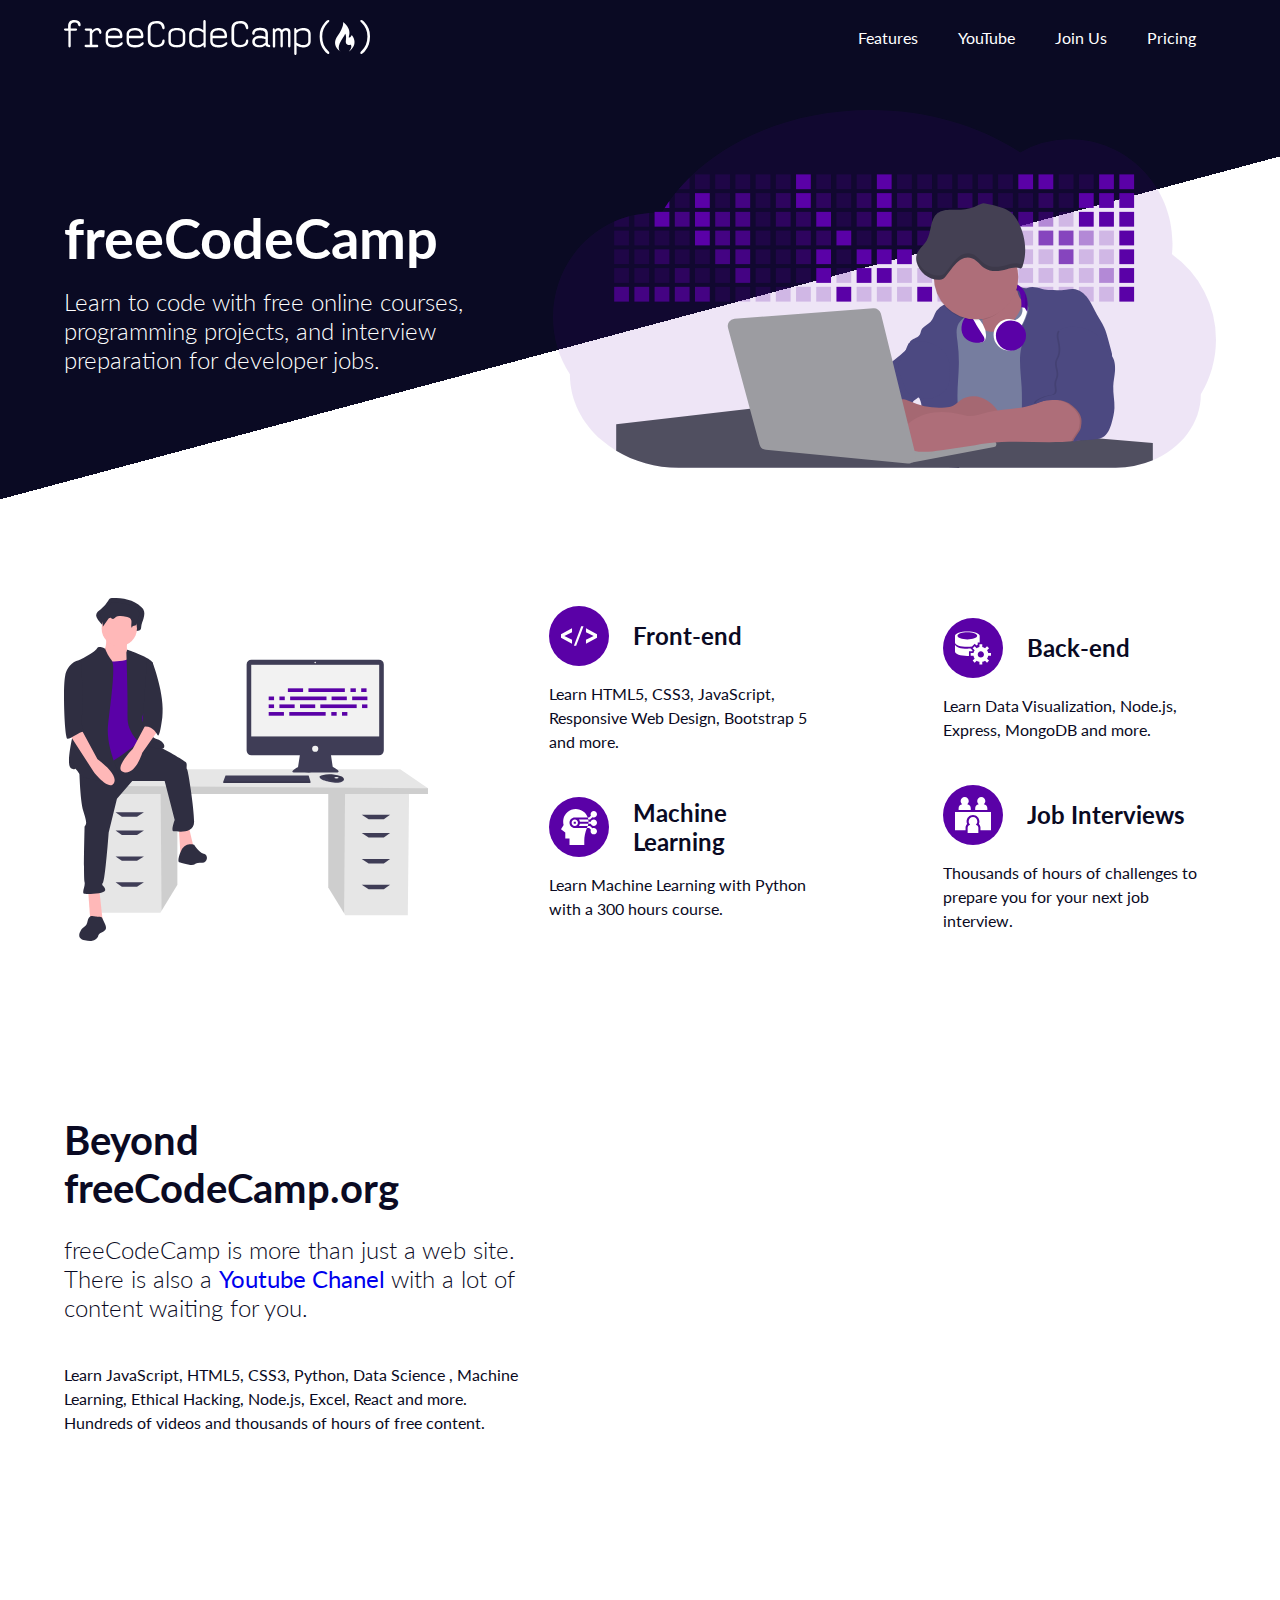
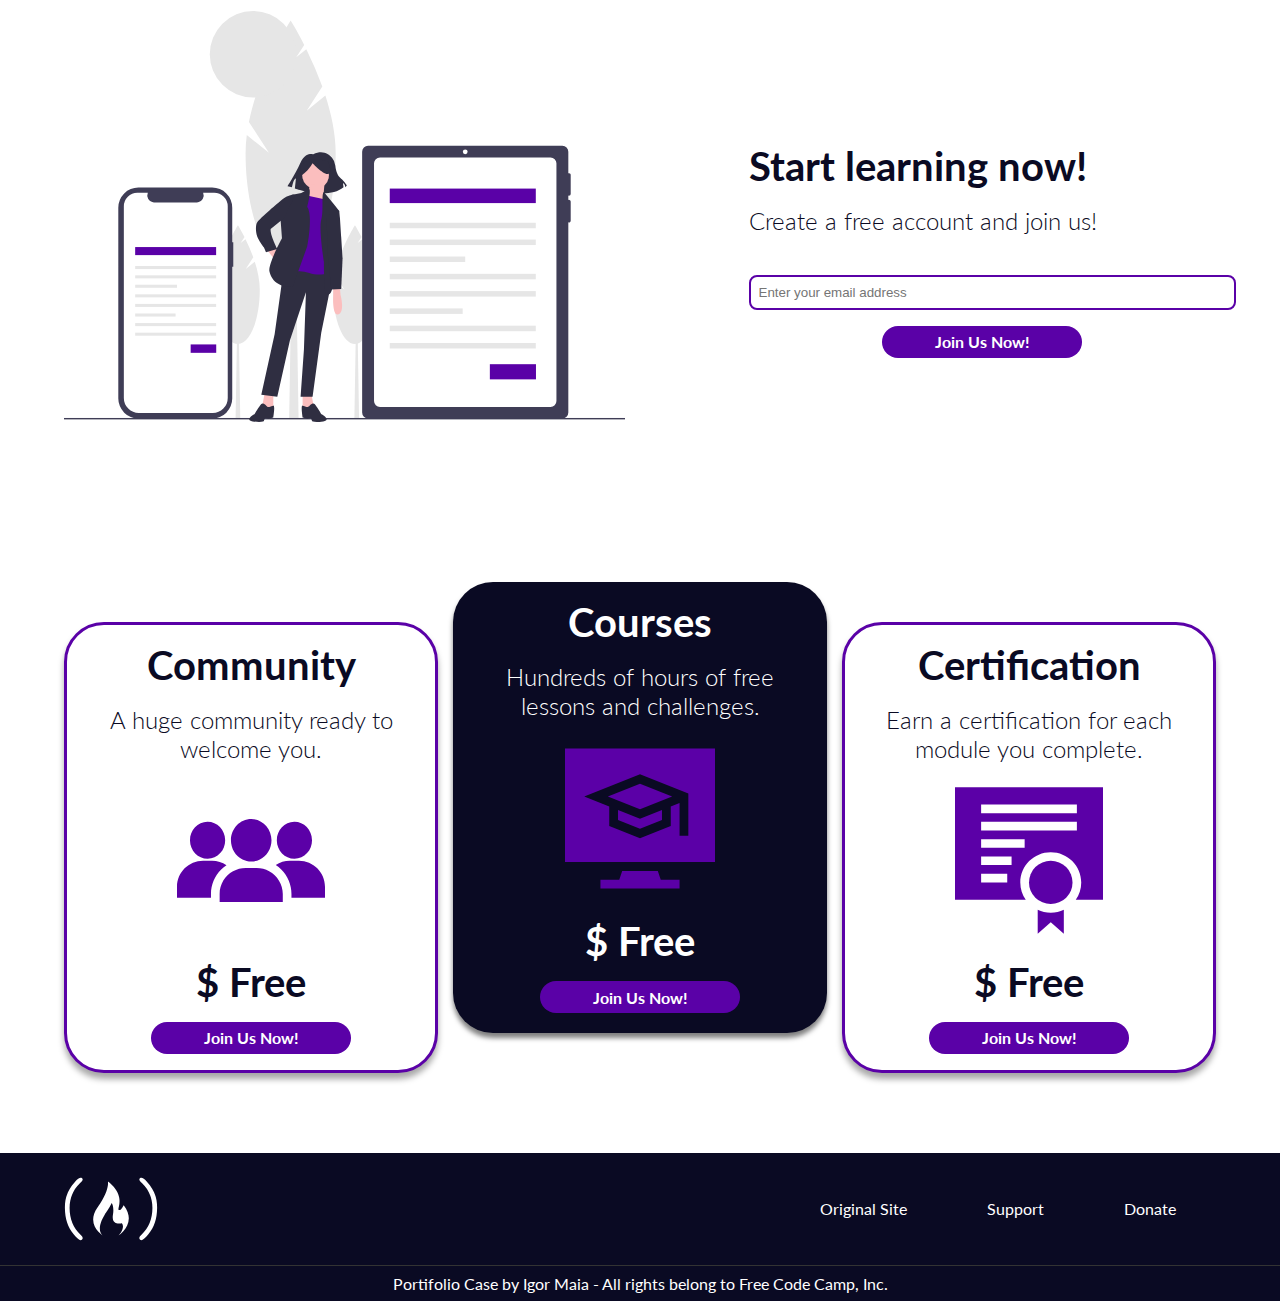
==== commit 5f3b0574: "Corrigindo bugs e adicionando responsividade mobile da Product Landing Page" ====
--- a/Responsive Web Design/Product Landing Page/index.html
+++ b/Responsive Web Design/Product Landing Page/index.html
@@ -9,6 +9,8 @@
     <link href="style.css" rel="stylesheet" >
     <link href="https://fonts.googleapis.com/css2?family=Lato:wght@300;400;700&display=swap" rel="stylesheet" >
 
+    <script src="script.js" ></script>
+
 </head>
 <body>
 
@@ -16,6 +18,8 @@
     <div class="container header_container" >
         <img id="header-img" src="images/logo.svg" alt="freeCodeCamp logo">
 
+       
+        
         <nav id="nav-bar">
             <div class="menu_mobile" >
                 <div class="mm_line" ></div>
--- a/Responsive Web Design/Product Landing Page/style.css
+++ b/Responsive Web Design/Product Landing Page/style.css
@@ -84,7 +84,7 @@
     align-items: center;
 
     width: 100%;
-    padding: 80px 0;
+    padding: 110px 0 50px;
 
     background-image: repeating-linear-gradient(
         -15deg,
@@ -414,7 +414,11 @@
 }
 #footer hr {
     width: 100%;
-    margin: 0px;
+    height: 1px;
+    margin: 0;
+    padding: 0;
+    border: 0;
+    background-color: #333333;
 }
 .dev_container {
     display: flex;
@@ -426,10 +430,32 @@
 }
 
 @media (max-width: 950px) {
-    .menuMobile {
+    .menu_mobile {
         display: flex;
         flex-direction: column;
         justify-content: space-around;
+    }
+    #nav-bar ul {
+        display: none;
+        position: absolute;
+        position: absolute;
+        left: 0;
+        flex-direction: column;
+        width: 100%;
+        align-items: center;
+        padding: 0;
+        margin: 0;
+        background-color: #0A0A23;
+    }
+    #nav-bar li {
+        width: 100%;
+    }
+    .nav-link {
+        display: flex;
+        width: 100%;
+        justify-content: center;
+        padding: 8px 0;
+        border-top: 1px solid #333333;
     }
 
     .banner_container {
@@ -446,14 +472,11 @@
         grid-template-columns: 3fr 3fr;
         grid-template-areas:
             'ftr1 ftr2'
-            'ftr3 ftr4'
-            'img img';
+            'ftr3 ftr4';
         grid-row-gap: 64px;
     }
     #features_img {
-        max-width: 400px;
-        align-self: center;
-        justify-self: center;
+        display: none;
     }
     .feature_widget {
         max-width: 300px;
@@ -480,14 +503,15 @@
     .join_us_container {
         grid-template-columns: 1fr;
         grid-template-areas:
-            'form'
-            'img';
+            'form';
         max-width: 600px;
         grid-row-gap: 80px;
     }
     #join_us_img {
-        max-width: 500px;
-        justify-self: center;
+        display: none;
+    }
+    #form {
+        align-items: center;
     }
     #join_us .button {
         margin: 0;
@@ -510,6 +534,50 @@
     }
 }
 
+@media (max-width: 650px) {
+    #banner {
+        background-image: none;
+        background-color: #0A0A23;
+    }
+    .banner_container {
+        grid-template-columns: 1fr;
+    }
+    #banner_img {
+        display: none;
+        padding-bottom: 40px;
+    }
+
+    .features_container {
+        grid-template-columns: 1fr;
+        grid-template-areas: 'ftr1' 'ftr2' 'ftr3' 'ftr4 ';
+        padding-top: 40px;
+    }
+    
+    #video {
+        height: 200px;
+        max-width: 400px;
+    }
+    #youtube h2,
+    #join_us h2,
+    .price_title,
+    .price {
+        font-size: 32px;
+    }
+    .price_description {
+        font-size: 16px;
+    }
+    .pricing_container {
+        grid-row-gap: 32px;
+    }
+
+    #footer ul {
+        flex-direction: column;
+    }
+    #footer li {
+        margin: 5px;
+    }
+}
+
 @media (min-width: 2000px) {
     #banner {
         background-image: none;
